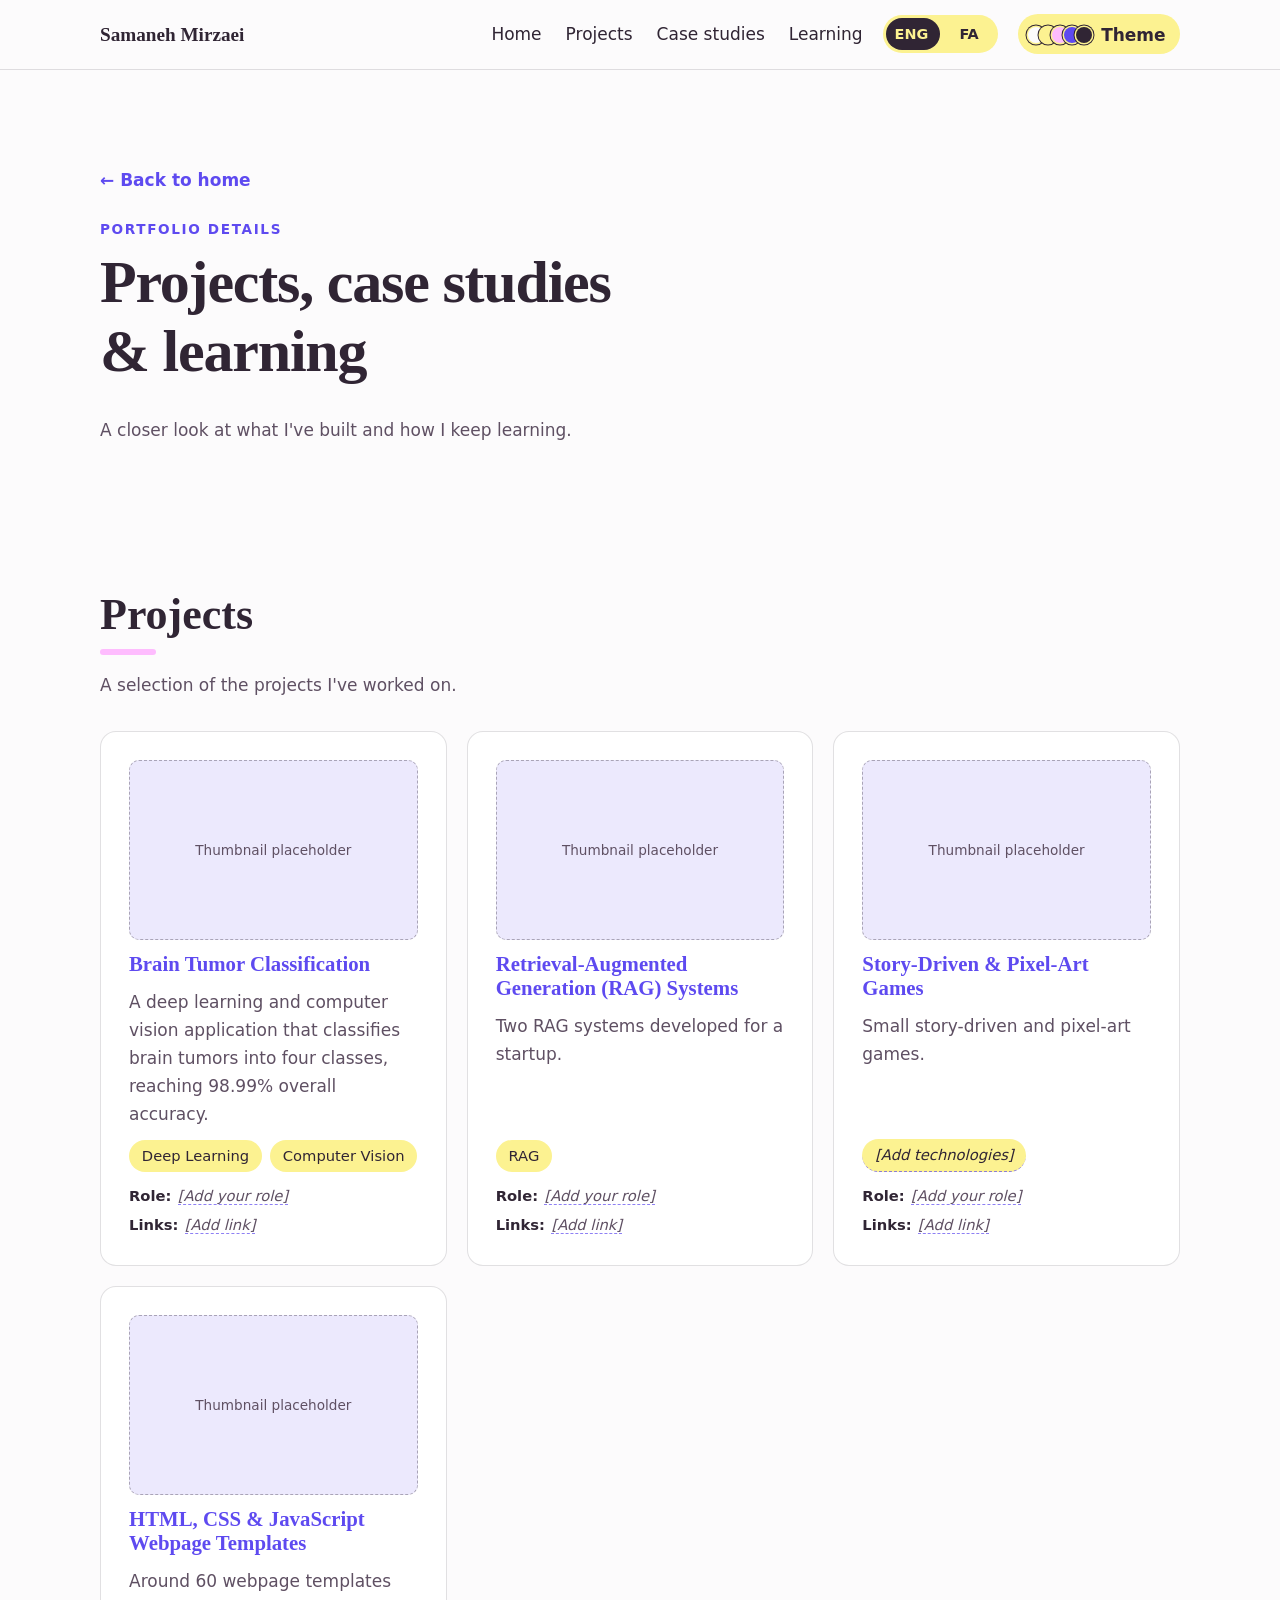
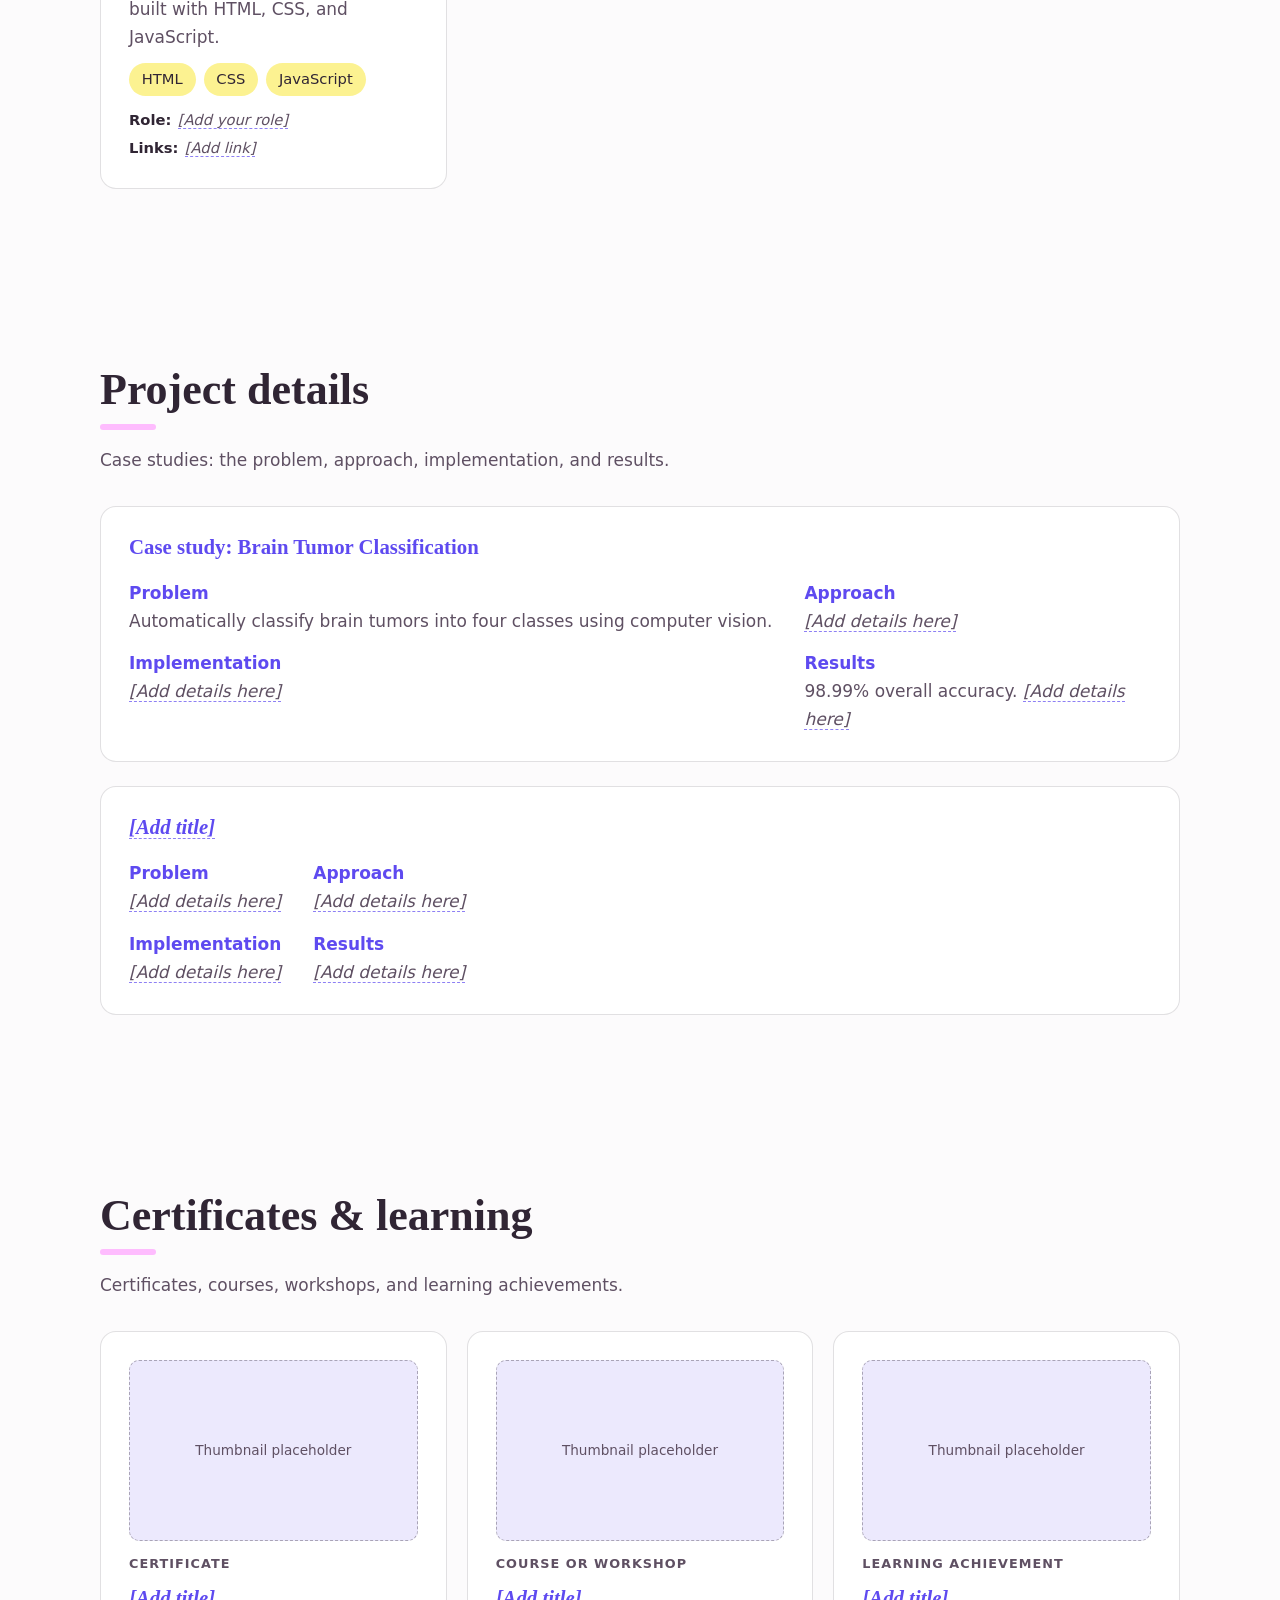
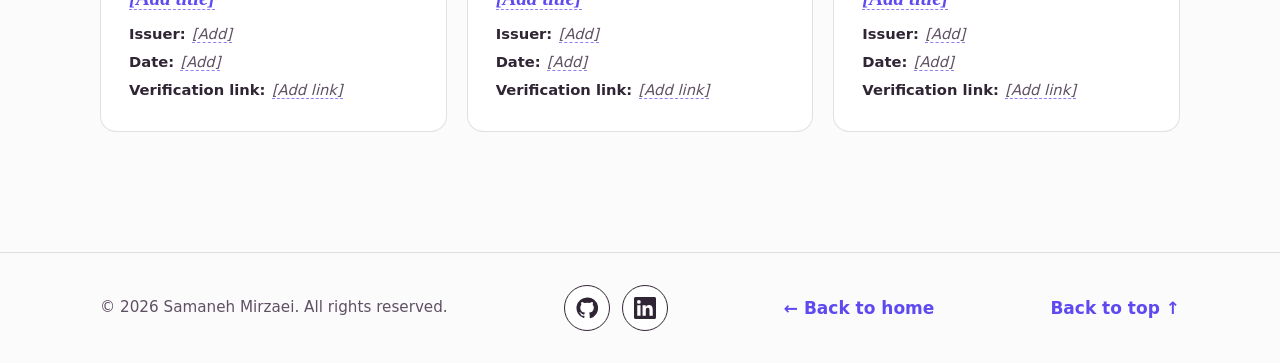
==== details.html @ 10f1d598 "Add project/certificates detail page, Replace FA/ENG button with a toggle one" ====
<!DOCTYPE html>
<html lang="en" dir="ltr">
<head>
  <meta charset="UTF-8">
  <meta name="viewport" content="width=device-width, initial-scale=1">
  <title data-i18n="d.meta.title">Projects &amp; Learning | Samaneh Mirzaei</title>
  <meta name="description" content="Project details, case studies, and learning journey of Samaneh Mirzaei." data-i18n-attr="content:d.meta.description">
  <script>try{var t=localStorage.getItem("portfolio-theme");if(t)document.documentElement.dataset.theme=t;if(localStorage.getItem("portfolio-lang")==="fa"){document.documentElement.lang="fa";document.documentElement.dir="rtl"}}catch(e){}</script>
  <link rel="stylesheet" href="css/style.css">
  <script src="js/main.js" defer></script>
</head>
<body>
  <a class="skip" href="#main" data-i18n="a11y.skip">Skip to content</a>

  <header class="site-header">
    <nav class="container nav" aria-label="Main" data-i18n-attr="aria-label:a11y.mainNav">
      <a class="brand" href="index.html" data-site-name>Samaneh Mirzaei</a>
      <div class="nav-right">
        <ul class="nav-links">
          <li><a href="index.html" data-i18n="nav.home">Home</a></li>
          <li><a href="#projects" data-i18n="nav.projects">Projects</a></li>
          <li><a href="#case-studies" data-i18n="nav.cases">Case studies</a></li>
          <li><a href="#learning" data-i18n="nav.learning">Learning</a></li>
        </ul>
        <div class="lang">
          <button class="lang-toggle" id="lang-toggle" type="button" role="switch" aria-checked="false" aria-label="Persian language" data-i18n-attr="aria-label:a11y.langSwitch">
            <span class="lang-opt" aria-hidden="true">ENG</span>
            <span class="lang-opt" aria-hidden="true">FA</span>
            <span class="lang-thumb" aria-hidden="true"></span>
          </button>
        </div>
        <div class="theme">
          <button class="theme-btn" id="theme-btn" type="button" aria-haspopup="true" aria-expanded="false" aria-controls="theme-menu" aria-label="Change color theme" data-i18n-attr="aria-label:a11y.changeTheme">
            <span class="swatches" id="theme-current" aria-hidden="true"></span>
            <span class="theme-label" data-i18n="theme.label">Theme</span>
          </button>
          <div class="theme-menu" id="theme-menu" role="group" aria-label="Color theme" data-i18n-attr="aria-label:a11y.themeMenu" hidden></div>
        </div>
      </div>
    </nav>
  </header>

  <main id="main">
    <section class="page-hero" id="top">
      <div class="container">
        <a class="back" href="index.html" data-i18n="d.back">&larr; Back to home</a>
        <p class="eyebrow" data-i18n="d.eyebrow">Portfolio details</p>
        <h1 data-i18n="d.title">Projects, case studies &amp; learning</h1>
        <p class="intro" data-i18n="d.intro">A closer look at what I've built and how I keep learning.</p>
      </div>
    </section>

    <!-- Placeholders (dashed underline / .ph) mark info you still need to supply.
         To use a real thumbnail, replace a <div class="thumb">…</div> with:
         <img class="thumb" src="assets/projects/NAME.jpg" alt="Short description" width="640" height="400" loading="lazy"> -->
    <section class="section" id="projects" aria-labelledby="projects-title">
      <div class="container">
        <h2 id="projects-title" data-i18n="d.projects.title">Projects</h2>
        <p class="section-lede" data-i18n="d.projects.lede">A selection of the projects I've worked on.</p>
        <div class="proj-grid">
          <article class="card proj">
            <div class="thumb" aria-hidden="true"><span data-i18n="d.thumb">Thumbnail placeholder</span></div>
            <h3 data-i18n="d.p1.title">Brain Tumor Classification</h3>
            <p data-i18n="d.p1.desc">A deep learning and computer vision application that classifies brain tumors into four classes, reaching 98.99% overall accuracy.</p>
            <ul class="tags"><li>Deep Learning</li><li>Computer Vision</li></ul>
            <dl class="meta">
              <div><dt data-i18n="d.role">Role:</dt><dd><span class="ph" data-i18n="d.ph.role">[Add your role]</span></dd></div>
              <div><dt data-i18n="d.links">Links:</dt><dd><span class="ph" data-i18n="d.ph.link">[Add link]</span></dd></div>
            </dl>
          </article>
          <article class="card proj">
            <div class="thumb" aria-hidden="true"><span data-i18n="d.thumb">Thumbnail placeholder</span></div>
            <h3 data-i18n="d.p2.title">Retrieval-Augmented Generation (RAG) Systems</h3>
            <p data-i18n="d.p2.desc">Two RAG systems developed for a startup.</p>
            <ul class="tags"><li>RAG</li></ul>
            <dl class="meta">
              <div><dt data-i18n="d.role">Role:</dt><dd><span class="ph" data-i18n="d.ph.role">[Add your role]</span></dd></div>
              <div><dt data-i18n="d.links">Links:</dt><dd><span class="ph" data-i18n="d.ph.link">[Add link]</span></dd></div>
            </dl>
          </article>
          <article class="card proj">
            <div class="thumb" aria-hidden="true"><span data-i18n="d.thumb">Thumbnail placeholder</span></div>
            <h3 data-i18n="d.p3.title">Story-Driven &amp; Pixel-Art Games</h3>
            <p data-i18n="d.p3.desc">Small story-driven and pixel-art games.</p>
            <ul class="tags"><li class="ph" data-i18n="d.ph.tech">[Add technologies]</li></ul>
            <dl class="meta">
              <div><dt data-i18n="d.role">Role:</dt><dd><span class="ph" data-i18n="d.ph.role">[Add your role]</span></dd></div>
              <div><dt data-i18n="d.links">Links:</dt><dd><span class="ph" data-i18n="d.ph.link">[Add link]</span></dd></div>
            </dl>
          </article>
          <article class="card proj">
            <div class="thumb" aria-hidden="true"><span data-i18n="d.thumb">Thumbnail placeholder</span></div>
            <h3 data-i18n="d.p4.title">HTML, CSS &amp; JavaScript Webpage Templates</h3>
            <p data-i18n="d.p4.desc">Around 60 webpage templates built with HTML, CSS, and JavaScript.</p>
            <ul class="tags"><li>HTML</li><li>CSS</li><li>JavaScript</li></ul>
            <dl class="meta">
              <div><dt data-i18n="d.role">Role:</dt><dd><span class="ph" data-i18n="d.ph.role">[Add your role]</span></dd></div>
              <div><dt data-i18n="d.links">Links:</dt><dd><span class="ph" data-i18n="d.ph.link">[Add link]</span></dd></div>
            </dl>
          </article>
        </div>
      </div>
    </section>

    <section class="section" id="case-studies" aria-labelledby="cases-title">
      <div class="container">
        <h2 id="cases-title" data-i18n="d.cases.title">Project details</h2>
        <p class="section-lede" data-i18n="d.cases.lede">Case studies: the problem, approach, implementation, and results.</p>
        <div class="case-grid">
          <article class="card case">
            <h3 data-i18n="d.case1.title">Case study: Brain Tumor Classification</h3>
            <dl>
              <div><dt data-i18n="d.problem">Problem</dt><dd><span data-i18n="d.case1.problem">Automatically classify brain tumors into four classes using computer vision.</span></dd></div>
              <div><dt data-i18n="d.approach">Approach</dt><dd><span class="ph" data-i18n="d.ph.text">[Add details here]</span></dd></div>
              <div><dt data-i18n="d.impl">Implementation</dt><dd><span class="ph" data-i18n="d.ph.text">[Add details here]</span></dd></div>
              <div><dt data-i18n="d.results">Results</dt><dd><span data-i18n="d.case1.results">98.99% overall accuracy.</span> <span class="ph" data-i18n="d.ph.text">[Add details here]</span></dd></div>
            </dl>
          </article>
          <article class="card case">
            <h3><span class="ph" data-i18n="d.ph.title">[Add title]</span></h3>
            <dl>
              <div><dt data-i18n="d.problem">Problem</dt><dd><span class="ph" data-i18n="d.ph.text">[Add details here]</span></dd></div>
              <div><dt data-i18n="d.approach">Approach</dt><dd><span class="ph" data-i18n="d.ph.text">[Add details here]</span></dd></div>
              <div><dt data-i18n="d.impl">Implementation</dt><dd><span class="ph" data-i18n="d.ph.text">[Add details here]</span></dd></div>
              <div><dt data-i18n="d.results">Results</dt><dd><span class="ph" data-i18n="d.ph.text">[Add details here]</span></dd></div>
            </dl>
          </article>
        </div>
      </div>
    </section>

    <section class="section" id="learning" aria-labelledby="learning-title">
      <div class="container">
        <h2 id="learning-title" data-i18n="d.learning.title">Certificates &amp; learning</h2>
        <p class="section-lede" data-i18n="d.learning.lede">Certificates, courses, workshops, and learning achievements.</p>
        <div class="proj-grid">
          <article class="card proj">
            <div class="thumb" aria-hidden="true"><span data-i18n="d.thumb">Thumbnail placeholder</span></div>
            <p class="kind" data-i18n="d.l.cert">Certificate</p>
            <h3><span class="ph" data-i18n="d.ph.title">[Add title]</span></h3>
            <dl class="meta">
              <div><dt data-i18n="d.issuer">Issuer:</dt><dd><span class="ph" data-i18n="d.ph.value">[Add]</span></dd></div>
              <div><dt data-i18n="d.date">Date:</dt><dd><span class="ph" data-i18n="d.ph.value">[Add]</span></dd></div>
              <div><dt data-i18n="d.verify">Verification link:</dt><dd><span class="ph" data-i18n="d.ph.link">[Add link]</span></dd></div>
            </dl>
          </article>
          <article class="card proj">
            <div class="thumb" aria-hidden="true"><span data-i18n="d.thumb">Thumbnail placeholder</span></div>
            <p class="kind" data-i18n="d.l.course">Course or workshop</p>
            <h3><span class="ph" data-i18n="d.ph.title">[Add title]</span></h3>
            <dl class="meta">
              <div><dt data-i18n="d.issuer">Issuer:</dt><dd><span class="ph" data-i18n="d.ph.value">[Add]</span></dd></div>
              <div><dt data-i18n="d.date">Date:</dt><dd><span class="ph" data-i18n="d.ph.value">[Add]</span></dd></div>
              <div><dt data-i18n="d.verify">Verification link:</dt><dd><span class="ph" data-i18n="d.ph.link">[Add link]</span></dd></div>
            </dl>
          </article>
          <article class="card proj">
            <div class="thumb" aria-hidden="true"><span data-i18n="d.thumb">Thumbnail placeholder</span></div>
            <p class="kind" data-i18n="d.l.ach">Learning achievement</p>
            <h3><span class="ph" data-i18n="d.ph.title">[Add title]</span></h3>
            <dl class="meta">
              <div><dt data-i18n="d.issuer">Issuer:</dt><dd><span class="ph" data-i18n="d.ph.value">[Add]</span></dd></div>
              <div><dt data-i18n="d.date">Date:</dt><dd><span class="ph" data-i18n="d.ph.value">[Add]</span></dd></div>
              <div><dt data-i18n="d.verify">Verification link:</dt><dd><span class="ph" data-i18n="d.ph.link">[Add link]</span></dd></div>
            </dl>
          </article>
        </div>
      </div>
    </section>
  </main>

  <footer class="site-footer">
    <div class="container footer-inner">
      <p>&copy; <span id="year">2026</span> <span data-site-name>Samaneh Mirzaei</span><span data-i18n="footer.rights">. All rights reserved.</span></p>
      <ul class="social" aria-label="Social links" data-i18n-attr="aria-label:a11y.social">
        <li><a class="icon-link" href="https://github.com/samaneh-mirzaei" data-social="github" target="_blank" rel="noopener noreferrer" aria-label="GitHub"><svg viewBox="0 0 24 24" aria-hidden="true"><path fill="currentColor" d="M12 .5a11.5 11.5 0 0 0-3.64 22.41c.58.1.79-.25.79-.56v-2c-3.2.7-3.88-1.37-3.88-1.37-.52-1.33-1.28-1.69-1.28-1.69-1.05-.72.08-.7.08-.7 1.16.08 1.77 1.19 1.77 1.19 1.03 1.77 2.7 1.26 3.36.96.1-.75.4-1.26.73-1.55-2.55-.29-5.24-1.28-5.24-5.69 0-1.26.45-2.28 1.19-3.09-.12-.29-.52-1.46.11-3.05 0 0 .97-.31 3.17 1.18a10.9 10.9 0 0 1 5.77 0c2.2-1.49 3.17-1.18 3.17-1.18.63 1.59.23 2.76.11 3.05.74.81 1.19 1.83 1.19 3.09 0 4.42-2.69 5.39-5.25 5.68.41.36.78 1.06.78 2.14v3.17c0 .31.21.67.8.56A11.5 11.5 0 0 0 12 .5Z"/></svg></a></li>
        <li><a class="icon-link" href="https://www.linkedin.com/in/your-username" data-social="linkedin" target="_blank" rel="noopener noreferrer" aria-label="LinkedIn"><svg viewBox="0 0 24 24" aria-hidden="true"><path fill="currentColor" d="M20.45 20.45h-3.56v-5.57c0-1.33-.03-3.04-1.85-3.04-1.86 0-2.14 1.45-2.14 2.94v5.67H9.34V9h3.42v1.56h.05a3.75 3.75 0 0 1 3.37-1.85c3.6 0 4.27 2.37 4.27 5.46v6.28ZM5.34 7.43a2.06 2.06 0 1 1 0-4.12 2.06 2.06 0 0 1 0 4.12ZM7.12 20.45H3.56V9h3.56v11.45ZM22.22 0H1.77C.79 0 0 .77 0 1.73v20.54C0 23.23.79 24 1.77 24h20.45c.98 0 1.78-.77 1.78-1.73V1.73C24 .77 23.2 0 22.22 0Z"/></svg></a></li>
      </ul>
      <a class="to-top" href="index.html" data-i18n="d.back">&larr; Back to home</a>
      <a class="to-top" href="#top" data-i18n="footer.top">Back to top &uarr;</a>
    </div>
  </footer>
</body>
</html>
---- css/style.css ----
@font-face { font-family: "Vazirmatn"; src: url("../assets/fonts/Vazirmatn[wght].woff2") format("woff2"); font-weight: 100 900; font-display: swap; }

/* =========================================================
   PALETTE REFERENCE (raw values; role mappings are in THEMES below)
   Switching sets <html data-theme="id">. To add a theme: add a
   [data-theme="id"] block below and an entry in THEMES (js/main.js).
   ========================================================= */
/*
PIM (active default):  #fcfbfc #fcf291 #febcfe #5e4af0 #302534
HALLOWEEN:  #06060e #361c7d #d34f0d #f99e90
OIL:        #fbf5ef #f2d3ab #c69fa5 #8b6d9c #494d7e #272744
TWILIGHT:   #fbbbad #ee8695 #4a7a96 #333f58 #292831
ICE CREAM:  #7c3f58 #eb6b6f #f9a875 #fff6d3
LATE NIGHT: #282d3c #5b5d70 #74838c #ffc4b8 #f69197
BITTER SWEET: #282328 #545c7e #c56981 #a3a29a
MOLD:       #191b1a #294257 #579c9a #99c9b3
WATERMELON: #fcdeea #ff4d6d #265935 #012824
NIGHT SKY:  #131626 #4d4d80 #e6a1cf #ffe6ea
*/
:root {
  --pim-1: #fcfbfc; --pim-2: #fcf291; --pim-3: #febcfe; --pim-4: #5e4af0; --pim-5: #302534;
  --halloween-1: #06060e; --halloween-2: #361c7d; --halloween-3: #d34f0d; --halloween-4: #f99e90;
  --oil-1: #fbf5ef; --oil-2: #f2d3ab; --oil-3: #c69fa5; --oil-4: #8b6d9c; --oil-5: #494d7e; --oil-6: #272744;
  --twilight-1: #fbbbad; --twilight-2: #ee8695; --twilight-3: #4a7a96; --twilight-4: #333f58; --twilight-5: #292831;
  --icecream-1: #7c3f58; --icecream-2: #eb6b6f; --icecream-3: #f9a875; --icecream-4: #fff6d3;
  --latenight-1: #282d3c; --latenight-2: #5b5d70; --latenight-3: #74838c; --latenight-4: #ffc4b8; --latenight-5: #f69197;
  --bittersweet-1: #282328; --bittersweet-2: #545c7e; --bittersweet-3: #c56981; --bittersweet-4: #a3a29a;
  --mold-1: #191b1a; --mold-2: #294257; --mold-3: #579c9a; --mold-4: #99c9b3;
  --watermelon-1: #fcdeea; --watermelon-2: #ff4d6d; --watermelon-3: #265935; --watermelon-4: #012824;
  --nightsky-1: #131626; --nightsky-2: #4d4d80; --nightsky-3: #e6a1cf; --nightsky-4: #ffe6ea;
}

/* BASE TOKENS */
:root {
  --font: "Inter", system-ui, -apple-system, "Segoe UI", Roboto, sans-serif;
  --font-display: "Iowan Old Style", "Palatino Linotype", Palatino, Georgia, serif;
  --radius: 16px;
  --max: 1080px;
  --border: color-mix(in srgb, var(--text) 14%, transparent);
  --shadow: 0 10px 30px -12px color-mix(in srgb, var(--primary) 45%, transparent);
}

/* THEMES — role mapping per palette (default: PIM).
   Roles: bg, surface, text, text-muted, primary (+on-), secondary (decor),
   highlight (+on-), band (resume block, +on-). Hex values with a trailing
   "d" comment are tints/shades derived from the palette for WCAG contrast. */
:root, [data-theme="pim"] {
  --bg:#fcfbfc; --surface:#ffffff; --text:#302534; --text-muted:#5f5063;
  --primary:#5e4af0; --on-primary:#fcfbfc; --secondary:#febcfe;
  --highlight:#fcf291; --on-highlight:#302534; --band:#302534; --on-band:#fcfbfc; color-scheme:light;
}
[data-theme="halloween"] {
  --bg:#06060e; --surface:#150f2e /*d*/; --text:#fbe4de /*d*/; --text-muted:#d0a9a2 /*d*/;
  --primary:#f99e90; --on-primary:#06060e; --secondary:#d34f0d;
  --highlight:#f99e90; --on-highlight:#06060e; --band:#361c7d; --on-band:#fbe4de /*d*/; color-scheme:dark;
}
[data-theme="oil"] {
  --bg:#fbf5ef; --surface:#fffdf9 /*d*/; --text:#272744; --text-muted:#494d7e;
  --primary:#75578a /*d*/; --on-primary:#fbf5ef; --secondary:#c69fa5;
  --highlight:#f2d3ab; --on-highlight:#272744; --band:#272744; --on-band:#fbf5ef; color-scheme:light;
}
[data-theme="twilight"] {
  --bg:#292831; --surface:#333f58; --text:#fde4dc /*d*/; --text-muted:#fbbbad;
  --primary:#ee8695; --on-primary:#292831; --secondary:#4a7a96;
  --highlight:#fbbbad; --on-highlight:#292831; --band:#fbbbad; --on-band:#292831; color-scheme:dark;
}
[data-theme="icecream"] {
  --bg:#fff6d3; --surface:#fffcf0 /*d*/; --text:#7c3f58; --text-muted:#94566f /*d*/;
  --primary:#b83f4c /*d*/; --on-primary:#fff6d3; --secondary:#eb6b6f;
  --highlight:#f9a875; --on-highlight:#5a2840 /*d*/; --band:#7c3f58; --on-band:#fff6d3; color-scheme:light;
}
[data-theme="latenight"] {
  --bg:#282d3c; --surface:#343a4d /*d*/; --text:#ffe9e4 /*d*/; --text-muted:#ffc4b8;
  --primary:#f69197; --on-primary:#282d3c; --secondary:#74838c;
  --highlight:#ffc4b8; --on-highlight:#282d3c; --band:#ffc4b8; --on-band:#282d3c; color-scheme:dark;
}
[data-theme="bittersweet"] {
  --bg:#282328; --surface:#332d33 /*d*/; --text:#ece9e1 /*d*/; --text-muted:#a3a29a;
  --primary:#d9809a /*d*/; --on-primary:#282328; --secondary:#545c7e;
  --highlight:#a3a29a; --on-highlight:#282328; --band:#545c7e; --on-band:#ece9e1 /*d*/; color-scheme:dark;
}
[data-theme="mold"] {
  --bg:#191b1a; --surface:#294257; --text:#e6f4ed /*d*/; --text-muted:#b2cfc2 /*d*/;
  --primary:#99c9b3; --on-primary:#191b1a; --secondary:#579c9a;
  --highlight:#99c9b3; --on-highlight:#191b1a; --band:#579c9a; --on-band:#191b1a; color-scheme:dark;
}
[data-theme="watermelon"] {
  --bg:#fcdeea; --surface:#fff5f9 /*d*/; --text:#012824; --text-muted:#265935;
  --primary:#c01e45 /*d*/; --on-primary:#fff5f9; --secondary:#ff4d6d;
  --highlight:#ff4d6d; --on-highlight:#012824; --band:#012824; --on-band:#fcdeea; color-scheme:light;
}
[data-theme="nightsky"] {
  --bg:#131626; --surface:#1e2138 /*d*/; --text:#ffe6ea; --text-muted:#e6a1cf;
  --primary:#e6a1cf; --on-primary:#131626; --secondary:#4d4d80;
  --highlight:#e6a1cf; --on-highlight:#131626; --band:#4d4d80; --on-band:#ffe6ea; color-scheme:dark;
}

*, *::before, *::after { box-sizing: border-box; }
html { scroll-behavior: smooth; scroll-padding-top: 5rem; }
body { margin: 0; font-family: var(--font); font-size: 1.0625rem; line-height: 1.65; color: var(--text); background: var(--bg); -webkit-font-smoothing: antialiased; transition: background-color .35s, color .35s; overflow-x: clip; }
img { max-width: 100%; display: block; }
ul { list-style: none; margin: 0; padding: 0; }
a { color: var(--primary); }
h1, h2, h3 { font-family: var(--font-display); line-height: 1.15; margin: 0 0 .5em; }
:focus-visible { outline: 3px solid var(--primary); outline-offset: 3px; border-radius: 4px; }

.container { width: min(100% - 2.5rem, var(--max)); margin-inline: auto; }
.skip { position: absolute; left: -999px; top: 0; background: var(--primary); color: var(--on-primary); padding: .6rem 1rem; z-index: 100; }
.skip:focus { left: 0; }

/* Header */
.site-header { position: sticky; top: 0; z-index: 50; background: color-mix(in srgb, var(--bg) 88%, transparent); backdrop-filter: blur(10px); border-bottom: 1px solid var(--border); }
.nav { display: flex; align-items: center; justify-content: space-between; padding-block: .9rem; }
.brand { font-family: var(--font-display); font-weight: 700; font-size: 1.2rem; color: var(--text); text-decoration: none; }
.nav-links { display: flex; flex-wrap: wrap; gap: .25rem 1.5rem; }
.nav-links a { color: var(--text); text-decoration: none; font-weight: 500; padding-bottom: 3px; background: linear-gradient(var(--primary), var(--primary)) 0 100% / 0 2px no-repeat; transition: background-size .3s; }
.nav-links a:hover { background-size: 100% 2px; }

/* Theme switcher */
.nav-right { display: flex; align-items: center; gap: 1.25rem; }
.theme { position: relative; }
.theme-btn { display: flex; align-items: center; gap: .55rem; font: inherit; font-weight: 500; color: var(--on-highlight); background: var(--highlight); border: 0; border-radius: 999px; font-weight: 600; padding-block: .4rem .35rem; padding-inline: .65rem .9rem; cursor: pointer; transition: transform .25s; }
.theme-btn:hover { transform: translateY(-2px); filter: brightness(1.08); }
.theme-menu { position: absolute; right: 0; top: calc(100% + .6rem); width: min(290px, 86vw); max-height: 70vh; overflow: auto; display: grid; gap: .35rem; background: var(--surface); border: 1px solid var(--border); border-radius: var(--radius); padding: .5rem; box-shadow: var(--shadow); z-index: 60; }
.theme-menu[hidden] { display: none; }
.theme-opt { display: flex; align-items: center; justify-content: space-between; gap: 1rem; width: 100%; font: inherit; color: var(--on-highlight); background: var(--highlight); border: 0; border-radius: 999px; font-weight: 600; padding: .55rem .7rem; cursor: pointer; text-align: left; transition: filter .2s; }
.theme-opt:hover { filter: brightness(1.1); }
.theme-opt[aria-pressed="true"] { box-shadow: 0 0 0 2px var(--surface), 0 0 0 4px var(--primary); }
.swatches { display: flex; }
.swatches i { width: 16px; height: 16px; border-radius: 50%; margin-left: -4px; box-shadow: 0 0 0 1.5px var(--highlight), 0 0 0 2.5px var(--on-highlight); }
.swatches i:first-child { margin-left: 0; }

/* Language switcher */
.lang { display: flex; direction: ltr; }   /* ltr keeps ENG on the left and FA on the right in both languages */
.lang-toggle { position: relative; isolation: isolate; display: grid; grid-template-columns: 1fr 1fr; font: inherit; font-size: .9rem; font-weight: 600; line-height: 1.65; color: var(--on-highlight); background: var(--highlight); border: 0; padding: 0; border-radius: 999px; cursor: pointer; transition: filter .2s; }
.lang-toggle:hover { filter: brightness(1.1); }
.lang-toggle:focus-visible { outline-offset: 3px; border-radius: 999px; }
.lang-opt { position: relative; z-index: 1; min-width: 3.1rem; padding: .45rem .75rem; text-align: center; transition: color .25s; }
.lang-thumb { position: absolute; z-index: 0; top: 3px; bottom: 3px; left: 3px; width: calc(50% - 3px); border-radius: 999px; background: var(--on-highlight); transition: transform .25s ease; }
.lang-toggle[aria-checked="true"] .lang-thumb { transform: translateX(100%); }
/* the selected side sits on the dark thumb, so it takes the light colour */
.lang-toggle[aria-checked="false"] .lang-opt:first-child,
.lang-toggle[aria-checked="true"] .lang-opt:nth-child(2) { color: var(--highlight); }

/* Hero */
.hero { padding-block: clamp(3rem, 9vw, 7rem); position: relative; overflow: hidden; }
.hero::before { content: ""; position: absolute; width: 420px; height: 420px; right: -120px; top: -100px; background: var(--secondary); opacity: .35; border-radius: 50%; filter: blur(60px); z-index: -1; }
.hero-grid { display: grid; gap: 3rem; align-items: center; grid-template-columns: minmax(0, 1.3fr) minmax(0, 1fr); }
.eyebrow { font-weight: 600; letter-spacing: .12em; text-transform: uppercase; font-size: .85rem; color: var(--primary); margin: 0 0 .5rem; }
.hero h1 { font-size: clamp(2.6rem, 7vw, 4.5rem); letter-spacing: -.02em; margin-bottom: .3em; }
.tagline { font-size: clamp(1.2rem, 2.5vw, 1.5rem); font-family: var(--font-display); margin: 0 0 1rem; text-decoration: underline var(--highlight) .22em; text-underline-offset: .18em; text-decoration-skip-ink: none; display: inline; }
.intro { max-width: 52ch; color: var(--text-muted); margin: 1.2rem 0 1.6rem; }
.hero-photo { margin: 0; justify-self: center; position: relative; width: min(100%, 360px); }
.hero-photo::before { content: ""; position: absolute; inset: 0; background: var(--highlight); border-radius: 42% 58% 55% 45% / 50% 45% 55% 50%; transform: translate(14px, 14px); }
.hero-photo img { position: relative; width: 100%; height: auto; aspect-ratio: 1; object-fit: cover; background: var(--secondary); border: 3px solid var(--text); border-radius: 42% 58% 55% 45% / 50% 45% 55% 50%; }

/* Social */
.social { display: flex; gap: .75rem; }
.icon-link { display: grid; place-items: center; width: 46px; height: 46px; border-radius: 50%; color: var(--text); background: var(--surface); border: 1.5px solid var(--text); transition: transform .25s, background .25s, color .25s; }
.icon-link svg { width: 22px; height: 22px; }
.icon-link:hover { transform: translateY(-3px); background: var(--primary); color: var(--on-primary); border-color: var(--primary); }

/* Sections */
.section { padding-block: clamp(3rem, 7vw, 5.5rem); }
.section h2 { font-size: clamp(2rem, 4vw, 2.75rem); margin-bottom: 1.5rem; }
.section h2::after { content: ""; display: block; width: 56px; height: 6px; background: var(--secondary); border-radius: 3px; margin-top: .5rem; }
.about-grid { display: grid; gap: 1.25rem; grid-template-columns: repeat(2, 1fr); }
.card { background: var(--surface); border: 1px solid var(--border); border-radius: var(--radius); padding: 1.75rem; transition: transform .3s, box-shadow .3s; }
.card:hover { transform: translateY(-4px); box-shadow: var(--shadow); }
.card h3 { font-size: 1.3rem; color: var(--primary); }
.card p { margin: 0; color: var(--text-muted); }
.tags { display: flex; flex-wrap: wrap; gap: .5rem; }
.tags li { background: var(--highlight); color: var(--on-highlight); padding: .25rem .8rem; border-radius: 999px; font-size: .92rem; font-weight: 500; }

/* Resume */
.resume { background: var(--band); color: var(--on-band); border-radius: calc(var(--radius) * 1.5); padding: clamp(2rem, 6vw, 4rem); text-align: center; }
.resume h2::after { margin-inline: auto; }
.resume p { max-width: 48ch; margin: 0 auto 1.75rem; opacity: .85; }
.btn { display: inline-block; padding: .9rem 1.8rem; border-radius: 999px; background: var(--highlight); color: var(--on-highlight); font-weight: 600; text-decoration: none; transition: transform .25s, background .25s; }
.btn:hover { transform: translateY(-3px); filter: brightness(1.08); }
.resume .btn { background: var(--on-band); color: var(--band); }
.resume .btn:focus-visible { outline-color: var(--on-band); }

/* Footer */
.site-footer { border-top: 1px solid var(--border); padding-block: 2rem; margin-top: 2rem; }
.footer-inner { display: flex; flex-wrap: wrap; align-items: center; justify-content: space-between; gap: 1.25rem; }
.footer-inner p { margin: 0; color: var(--text-muted); font-size: .95rem; }
.to-top { font-weight: 600; text-decoration: none; }
.to-top:hover { text-decoration: underline; }

/* Entrance animation */
.reveal { opacity: 0; transform: translateY(20px); transition: opacity .7s ease, transform .7s ease; }
.reveal.visible { opacity: 1; transform: none; }

/* Link to details page */
.more-link { display: inline-block; margin-top: 1rem; font-size: .95rem; font-weight: 600; color: var(--primary); text-decoration: none; border-bottom: 1px solid transparent; transition: border-color .25s; }
.more-link:hover { border-bottom-color: currentColor; }

/* Details page */
.page-hero { padding-block: clamp(3rem, 8vw, 6rem) clamp(1rem, 3vw, 2rem); }
.page-hero h1 { font-size: clamp(2.2rem, 6vw, 3.75rem); letter-spacing: -.02em; max-width: 18ch; }
.back { display: inline-block; margin-bottom: 1.5rem; font-weight: 600; text-decoration: none; }
.back:hover { text-decoration: underline; }
.section-lede { max-width: 60ch; color: var(--text-muted); margin: -.5rem 0 2rem; }
.proj-grid { display: grid; gap: 1.25rem; grid-template-columns: repeat(auto-fill, minmax(min(100%, 270px), 1fr)); }
.proj-grid .card { display: flex; flex-direction: column; gap: .75rem; }
.proj-grid .card h3 { margin: 0; }
.proj-grid .tags { margin-top: auto; }
.thumb { aspect-ratio: 16 / 10; width: 100%; display: grid; place-items: center; border-radius: calc(var(--radius) - 6px); background: color-mix(in srgb, var(--primary) 12%, var(--surface)); border: 1.5px dashed color-mix(in srgb, var(--text) 35%, transparent); color: var(--text-muted); font-size: .85rem; }
img.thumb { object-fit: cover; border-style: solid; }   /* when you add a real image */
.meta { margin: 0; display: grid; gap: .25rem; font-size: .92rem; color: var(--text-muted); }
.meta div { display: flex; flex-wrap: wrap; gap: .4rem; }
.meta dt { font-weight: 600; color: var(--text); }
.meta dd { margin: 0; }
.ph { font-style: italic; border-bottom: 1.5px dashed color-mix(in srgb, var(--primary) 70%, transparent); }   /* marks info you still need to supply */
.case-grid { display: grid; gap: 1.5rem; }
.case dl { display: grid; grid-template-columns: max-content 1fr; gap: .9rem 2rem; margin: 1.25rem 0 0; }
.case dt { font-weight: 700; color: var(--primary); }
.case dd { margin: 0; color: var(--text-muted); }
.case h3 { margin-bottom: 0; }
.kind { margin: 0; font-size: .8rem; font-weight: 600; letter-spacing: .08em; text-transform: uppercase; color: var(--primary); }
html[lang="fa"] .kind { letter-spacing: 0; text-transform: none; font-size: .9rem; }

/* RTL / Persian */
.swatches { direction: ltr; }               /* keep swatch order/overlap */
.tags li { unicode-bidi: plaintext; }       /* stops "C++" rendering as "++C" */
html[lang="fa"] {
  --font: "Vazirmatn", "Inter", system-ui, -apple-system, "Segoe UI", Tahoma, sans-serif;
  --font-display: "Iowan Old Style", "Palatino Linotype", Palatino, Georgia, "Vazirmatn", Tahoma, serif;
}
html[lang="fa"] body { line-height: 1.9; }
html[lang="fa"] h1, html[lang="fa"] h2, html[lang="fa"] h3 { line-height: 1.4; }
html[lang="fa"] .eyebrow { letter-spacing: 0; text-transform: none; }
html[lang="fa"] .tagline { text-underline-offset: .3em; }
html[dir="rtl"] .theme-menu { right: auto; left: 0; }
html[dir="rtl"] .skip { left: auto; right: -999px; }
html[dir="rtl"] .skip:focus { right: 0; }
html[dir="rtl"] .nav-links a { background-position: 100% 100%; }   /* underline grows from the right */
html[dir="rtl"] .hero::before { right: auto; left: -120px; }       /* optional: mirror the blob */

/* Responsive */
@media (max-width: 820px) {
  .hero-grid { grid-template-columns: minmax(0, 1fr); text-align: center; }
  .hero-photo { order: -1; width: min(70%, 280px); }
  .intro { margin-inline: auto; }
  .social { justify-content: center; }
  .about-grid { grid-template-columns: 1fr; }
  .footer-inner { flex-direction: column; text-align: center; }
}

/* Mobile */
@media (max-width: 760px) {
  .site-header { position: static; }
  html { scroll-padding-top: 1rem; }
  /* Row 1: brand + language + theme. Row 2: nav links */
  .nav { flex-wrap: wrap; justify-content: flex-start; gap: .5rem .6rem; padding-block: .75rem; }
  .nav-right { display: contents; }
  .brand { order: 1; font-size: 1.05rem; margin-inline-end: auto; }
  .lang { order: 2; }
  .theme { order: 3; }
  .nav-links { order: 4; flex: 0 0 100%; justify-content: center; gap: .25rem 1.75rem; padding-top: .5rem; border-top: 1px solid var(--border); }
  .theme-label { display: none; }
  .theme-btn { padding: .4rem .6rem; }
  .lang-toggle { font-size: .85rem; }
  .lang-opt { min-width: 2.9rem; padding: .4rem .65rem; }
}
@media (max-width: 640px) {
  .hero { padding-block: 2rem 3rem; }
  .hero-grid { gap: 1.75rem; }
  .hero h1 { font-size: 2.25rem; }
  .intro { font-size: 1rem; }
  .section { padding-block: 2.5rem; }
  .card { padding: 1.25rem; }
  .resume { padding: 1.75rem 1.25rem; }
  .btn { padding: .8rem 1.4rem; }
  .case dl { grid-template-columns: 1fr; }
}

@media (prefers-reduced-motion: reduce) {
  html { scroll-behavior: auto; }
  *, *::before, *::after { animation: none !important; transition: none !important; }
  .reveal { opacity: 1; transform: none; }
}
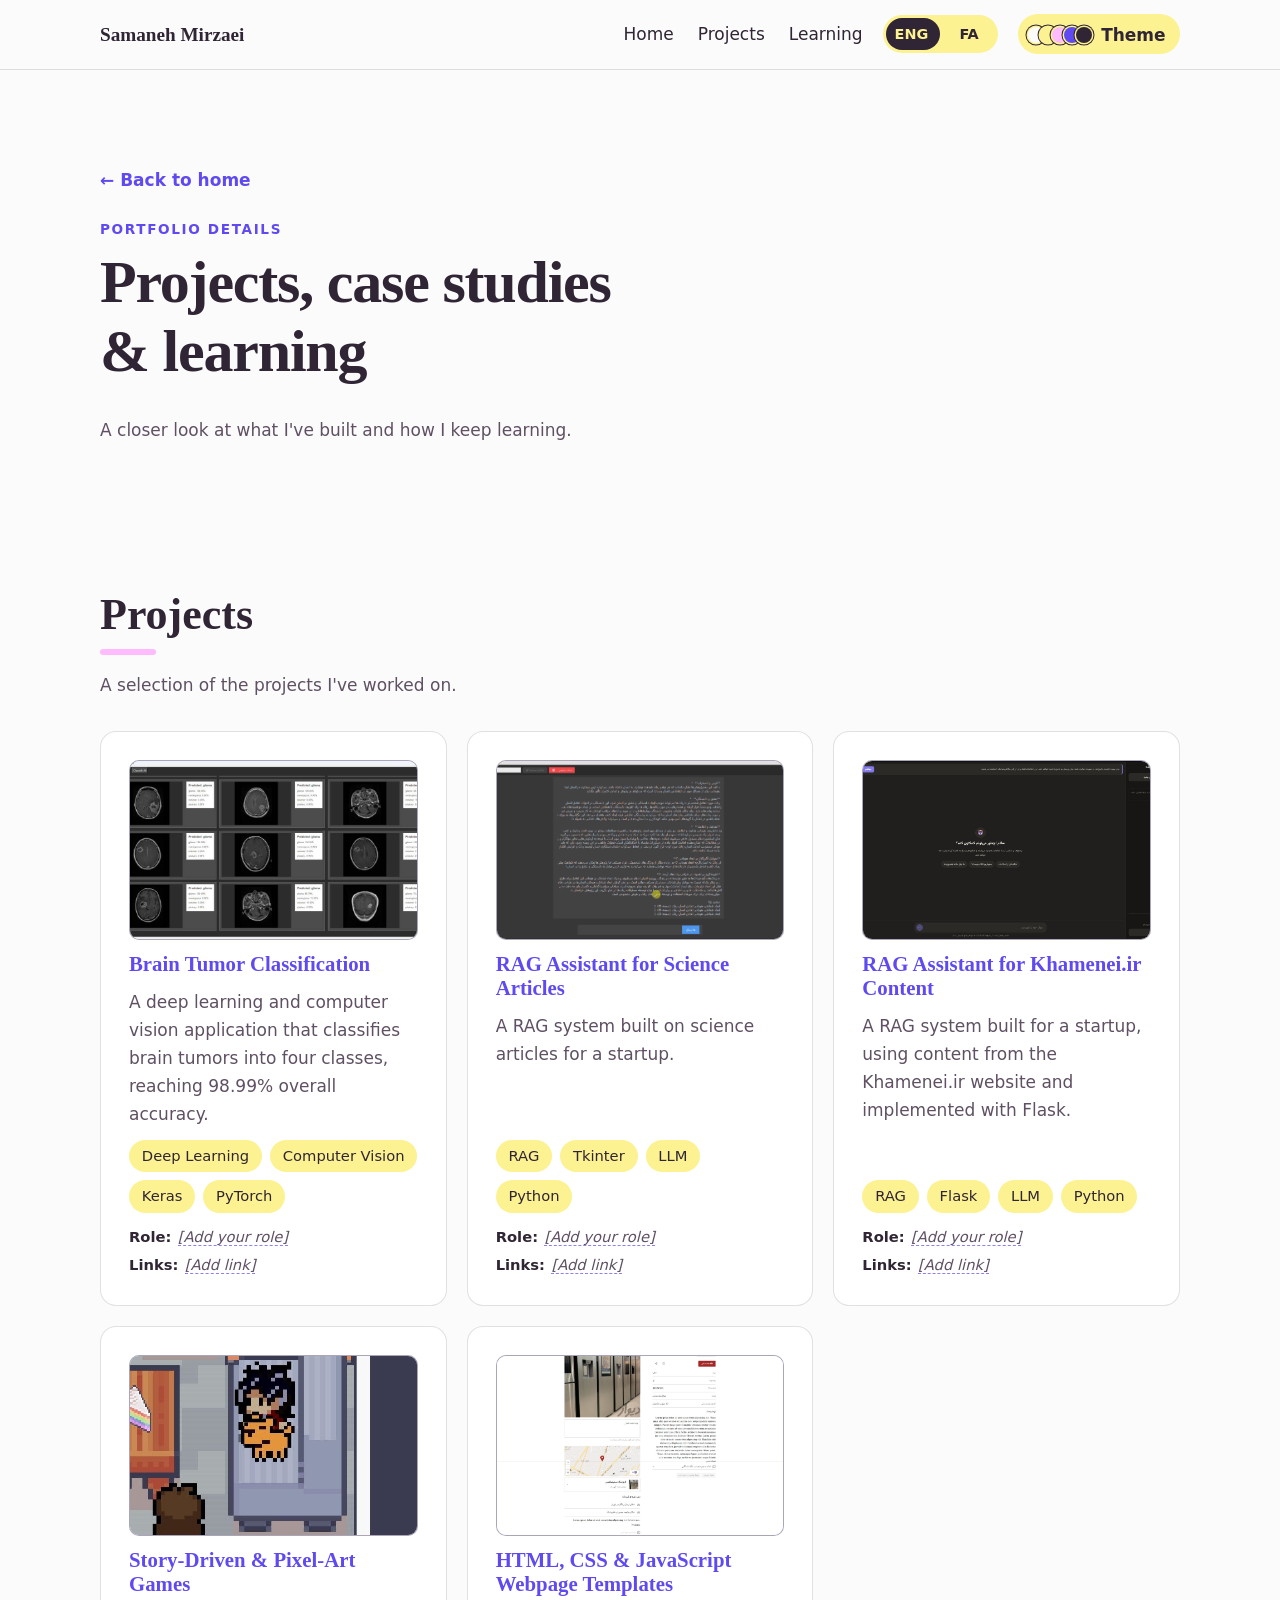
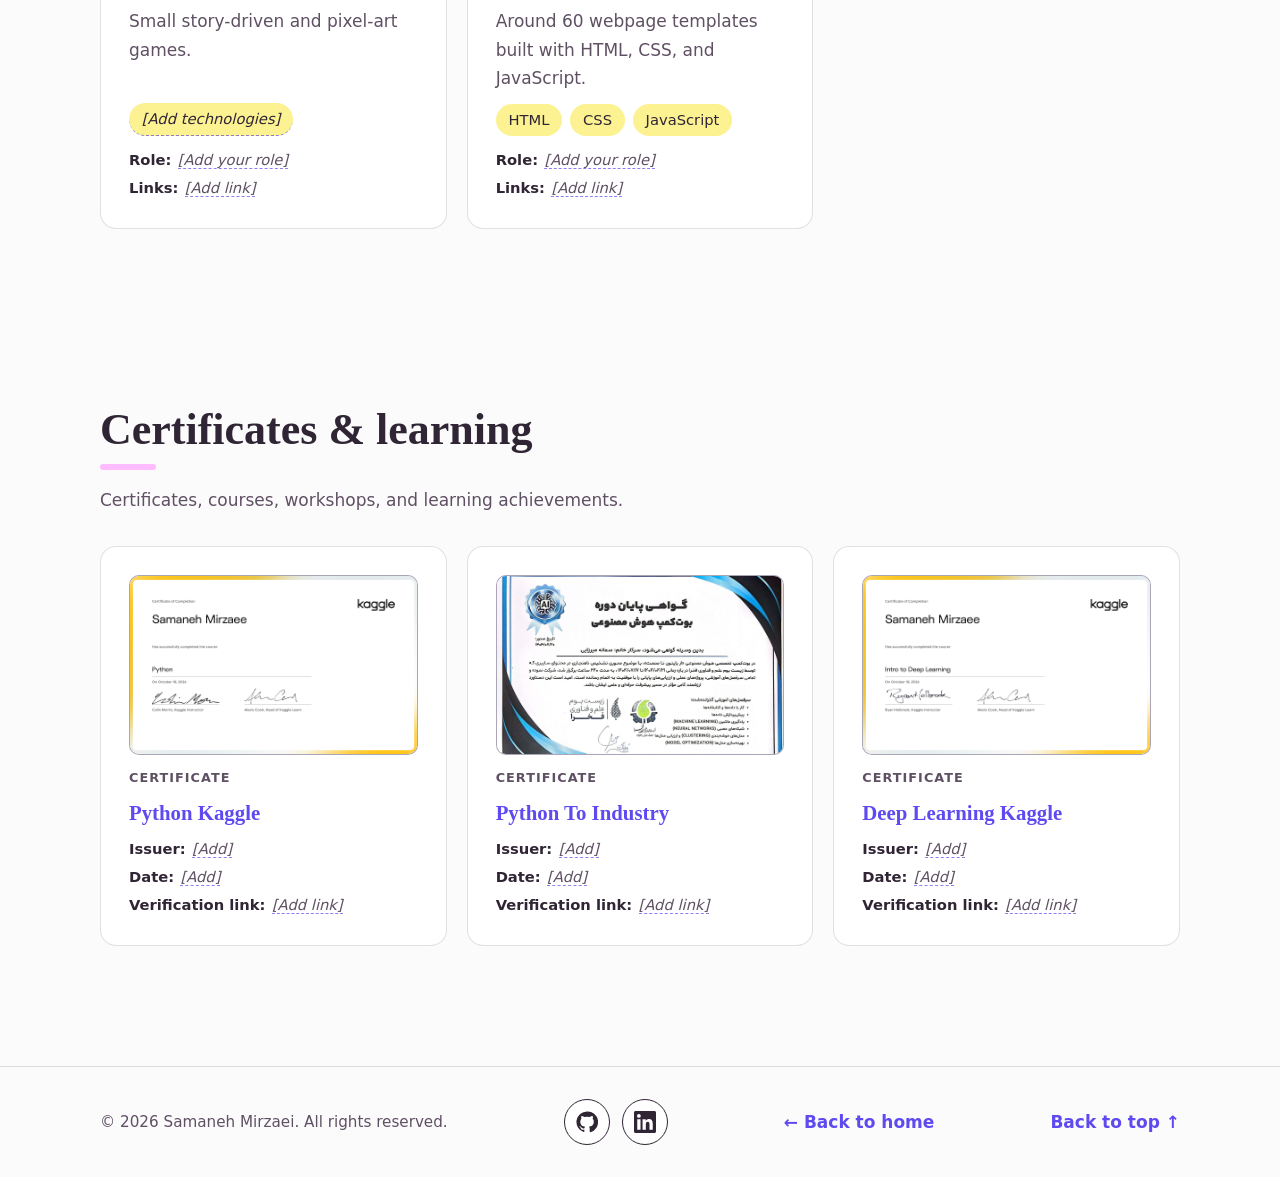
==== commit dd808357: "Add real data" ====
--- a/details.html
+++ b/details.html
@@ -1,184 +1,545 @@
-<!DOCTYPE html>
+<!doctype html>
 <html lang="en" dir="ltr">
-<head>
-  <meta charset="UTF-8">
-  <meta name="viewport" content="width=device-width, initial-scale=1">
-  <title data-i18n="d.meta.title">Projects &amp; Learning | Samaneh Mirzaei</title>
-  <meta name="description" content="Project details, case studies, and learning journey of Samaneh Mirzaei." data-i18n-attr="content:d.meta.description">
-  <script>try{var t=localStorage.getItem("portfolio-theme");if(t)document.documentElement.dataset.theme=t;if(localStorage.getItem("portfolio-lang")==="fa"){document.documentElement.lang="fa";document.documentElement.dir="rtl"}}catch(e){}</script>
-  <link rel="stylesheet" href="css/style.css">
-  <script src="js/main.js" defer></script>
-</head>
-<body>
-  <a class="skip" href="#main" data-i18n="a11y.skip">Skip to content</a>
+	<head>
+		<meta charset="UTF-8" />
+		<meta name="viewport" content="width=device-width, initial-scale=1" />
+		<title data-i18n="d.meta.title">
+			Projects &amp; Learning | Samaneh Mirzaei
+		</title>
+		<meta
+			name="description"
+			content="Project details, case studies, and learning journey of Samaneh Mirzaei."
+			data-i18n-attr="content:d.meta.description"
+		/>
+		<script>
+			try {
+				var t = localStorage.getItem("portfolio-theme");
+				if (t) document.documentElement.dataset.theme = t;
+				if (localStorage.getItem("portfolio-lang") === "fa") {
+					document.documentElement.lang = "fa";
+					document.documentElement.dir = "rtl";
+				}
+			} catch (e) {}
+		</script>
+		<link rel="stylesheet" href="css/style.css" />
+		<script src="js/main.js" defer></script>
+	</head>
+	<body>
+		<a class="skip" href="#main" data-i18n="a11y.skip">Skip to content</a>
 
-  <header class="site-header">
-    <nav class="container nav" aria-label="Main" data-i18n-attr="aria-label:a11y.mainNav">
-      <a class="brand" href="index.html" data-site-name>Samaneh Mirzaei</a>
-      <div class="nav-right">
-        <ul class="nav-links">
-          <li><a href="index.html" data-i18n="nav.home">Home</a></li>
-          <li><a href="#projects" data-i18n="nav.projects">Projects</a></li>
-          <li><a href="#case-studies" data-i18n="nav.cases">Case studies</a></li>
-          <li><a href="#learning" data-i18n="nav.learning">Learning</a></li>
-        </ul>
-        <div class="lang">
-          <button class="lang-toggle" id="lang-toggle" type="button" role="switch" aria-checked="false" aria-label="Persian language" data-i18n-attr="aria-label:a11y.langSwitch">
-            <span class="lang-opt" aria-hidden="true">ENG</span>
-            <span class="lang-opt" aria-hidden="true">FA</span>
-            <span class="lang-thumb" aria-hidden="true"></span>
-          </button>
-        </div>
-        <div class="theme">
-          <button class="theme-btn" id="theme-btn" type="button" aria-haspopup="true" aria-expanded="false" aria-controls="theme-menu" aria-label="Change color theme" data-i18n-attr="aria-label:a11y.changeTheme">
-            <span class="swatches" id="theme-current" aria-hidden="true"></span>
-            <span class="theme-label" data-i18n="theme.label">Theme</span>
-          </button>
-          <div class="theme-menu" id="theme-menu" role="group" aria-label="Color theme" data-i18n-attr="aria-label:a11y.themeMenu" hidden></div>
-        </div>
-      </div>
-    </nav>
-  </header>
+		<header class="site-header">
+			<nav
+				class="container nav"
+				aria-label="Main"
+				data-i18n-attr="aria-label:a11y.mainNav"
+			>
+				<a class="brand" href="index.html" data-site-name>Samaneh Mirzaei</a>
+				<div class="nav-right">
+					<ul class="nav-links">
+						<li><a href="index.html" data-i18n="nav.home">Home</a></li>
+						<li><a href="#projects" data-i18n="nav.projects">Projects</a></li>
+						<!-- <li>
+							<a href="#case-studies" data-i18n="nav.cases">Case studies</a>
+						</li> -->
+						<li><a href="#learning" data-i18n="nav.learning">Learning</a></li>
+					</ul>
+					<div class="lang">
+						<button
+							class="lang-toggle"
+							id="lang-toggle"
+							type="button"
+							role="switch"
+							aria-checked="false"
+							aria-label="Persian language"
+							data-i18n-attr="aria-label:a11y.langSwitch"
+						>
+							<span class="lang-opt" aria-hidden="true">ENG</span>
+							<span class="lang-opt" aria-hidden="true">FA</span>
+							<span class="lang-thumb" aria-hidden="true"></span>
+						</button>
+					</div>
+					<div class="theme">
+						<button
+							class="theme-btn"
+							id="theme-btn"
+							type="button"
+							aria-haspopup="true"
+							aria-expanded="false"
+							aria-controls="theme-menu"
+							aria-label="Change color theme"
+							data-i18n-attr="aria-label:a11y.changeTheme"
+						>
+							<span
+								class="swatches"
+								id="theme-current"
+								aria-hidden="true"
+							></span>
+							<span class="theme-label" data-i18n="theme.label">Theme</span>
+						</button>
+						<div
+							class="theme-menu"
+							id="theme-menu"
+							role="group"
+							aria-label="Color theme"
+							data-i18n-attr="aria-label:a11y.themeMenu"
+							hidden
+						></div>
+					</div>
+				</div>
+			</nav>
+		</header>
 
-  <main id="main">
-    <section class="page-hero" id="top">
-      <div class="container">
-        <a class="back" href="index.html" data-i18n="d.back">&larr; Back to home</a>
-        <p class="eyebrow" data-i18n="d.eyebrow">Portfolio details</p>
-        <h1 data-i18n="d.title">Projects, case studies &amp; learning</h1>
-        <p class="intro" data-i18n="d.intro">A closer look at what I've built and how I keep learning.</p>
-      </div>
-    </section>
+		<main id="main">
+			<section class="page-hero" id="top">
+				<div class="container">
+					<a class="back" href="index.html" data-i18n="d.back"
+						>&larr; Back to home</a
+					>
+					<p class="eyebrow" data-i18n="d.eyebrow">Portfolio details</p>
+					<h1 data-i18n="d.title">Projects, case studies &amp; learning</h1>
+					<p class="intro" data-i18n="d.intro">
+						A closer look at what I've built and how I keep learning.
+					</p>
+				</div>
+			</section>
 
-    <!-- Placeholders (dashed underline / .ph) mark info you still need to supply.
+			<!-- Placeholders (dashed underline / .ph) mark info you still need to supply.
          To use a real thumbnail, replace a <div class="thumb">…</div> with:
          <img class="thumb" src="assets/projects/NAME.jpg" alt="Short description" width="640" height="400" loading="lazy"> -->
-    <section class="section" id="projects" aria-labelledby="projects-title">
-      <div class="container">
-        <h2 id="projects-title" data-i18n="d.projects.title">Projects</h2>
-        <p class="section-lede" data-i18n="d.projects.lede">A selection of the projects I've worked on.</p>
-        <div class="proj-grid">
-          <article class="card proj">
-            <div class="thumb" aria-hidden="true"><span data-i18n="d.thumb">Thumbnail placeholder</span></div>
-            <h3 data-i18n="d.p1.title">Brain Tumor Classification</h3>
-            <p data-i18n="d.p1.desc">A deep learning and computer vision application that classifies brain tumors into four classes, reaching 98.99% overall accuracy.</p>
-            <ul class="tags"><li>Deep Learning</li><li>Computer Vision</li></ul>
-            <dl class="meta">
-              <div><dt data-i18n="d.role">Role:</dt><dd><span class="ph" data-i18n="d.ph.role">[Add your role]</span></dd></div>
-              <div><dt data-i18n="d.links">Links:</dt><dd><span class="ph" data-i18n="d.ph.link">[Add link]</span></dd></div>
-            </dl>
-          </article>
-          <article class="card proj">
-            <div class="thumb" aria-hidden="true"><span data-i18n="d.thumb">Thumbnail placeholder</span></div>
-            <h3 data-i18n="d.p2.title">Retrieval-Augmented Generation (RAG) Systems</h3>
-            <p data-i18n="d.p2.desc">Two RAG systems developed for a startup.</p>
-            <ul class="tags"><li>RAG</li></ul>
-            <dl class="meta">
-              <div><dt data-i18n="d.role">Role:</dt><dd><span class="ph" data-i18n="d.ph.role">[Add your role]</span></dd></div>
-              <div><dt data-i18n="d.links">Links:</dt><dd><span class="ph" data-i18n="d.ph.link">[Add link]</span></dd></div>
-            </dl>
-          </article>
-          <article class="card proj">
-            <div class="thumb" aria-hidden="true"><span data-i18n="d.thumb">Thumbnail placeholder</span></div>
-            <h3 data-i18n="d.p3.title">Story-Driven &amp; Pixel-Art Games</h3>
-            <p data-i18n="d.p3.desc">Small story-driven and pixel-art games.</p>
-            <ul class="tags"><li class="ph" data-i18n="d.ph.tech">[Add technologies]</li></ul>
-            <dl class="meta">
-              <div><dt data-i18n="d.role">Role:</dt><dd><span class="ph" data-i18n="d.ph.role">[Add your role]</span></dd></div>
-              <div><dt data-i18n="d.links">Links:</dt><dd><span class="ph" data-i18n="d.ph.link">[Add link]</span></dd></div>
-            </dl>
-          </article>
-          <article class="card proj">
-            <div class="thumb" aria-hidden="true"><span data-i18n="d.thumb">Thumbnail placeholder</span></div>
-            <h3 data-i18n="d.p4.title">HTML, CSS &amp; JavaScript Webpage Templates</h3>
-            <p data-i18n="d.p4.desc">Around 60 webpage templates built with HTML, CSS, and JavaScript.</p>
-            <ul class="tags"><li>HTML</li><li>CSS</li><li>JavaScript</li></ul>
-            <dl class="meta">
-              <div><dt data-i18n="d.role">Role:</dt><dd><span class="ph" data-i18n="d.ph.role">[Add your role]</span></dd></div>
-              <div><dt data-i18n="d.links">Links:</dt><dd><span class="ph" data-i18n="d.ph.link">[Add link]</span></dd></div>
-            </dl>
-          </article>
-        </div>
-      </div>
-    </section>
+			<section class="section" id="projects" aria-labelledby="projects-title">
+				<div class="container">
+					<h2 id="projects-title" data-i18n="d.projects.title">Projects</h2>
+					<p class="section-lede" data-i18n="d.projects.lede">
+						A selection of the projects I've worked on.
+					</p>
+					<div class="proj-grid">
+						<article class="card proj">
+							<img
+								class="thumb"
+								src="assets/projects/brain-tumor-classification.jpg"
+								alt="Screenshot of the brain tumor classification project"
+								width="640"
+								height="400"
+								loading="lazy"
+							/>
+							<h3 data-i18n="d.p1.title">Brain Tumor Classification</h3>
+							<p data-i18n="d.p1.desc">
+								A deep learning and computer vision application that classifies
+								brain tumors into four classes, reaching 98.99% overall
+								accuracy.
+							</p>
+							<ul class="tags">
+								<li>Deep Learning</li>
+								<li>Computer Vision</li>
+								<li>Keras</li>
+								<li>PyTorch</li>
+							</ul>
+							<dl class="meta">
+								<div>
+									<dt data-i18n="d.role">Role:</dt>
+									<dd>
+										<span class="ph" data-i18n="d.ph.role"
+											>[Add your role]</span
+										>
+									</dd>
+								</div>
+								<div>
+									<dt data-i18n="d.links">Links:</dt>
+									<dd>
+										<span class="ph" data-i18n="d.ph.link">[Add link]</span>
+									</dd>
+								</div>
+							</dl>
+						</article>
+						<article class="card proj">
+							<img
+								class="thumb"
+								src="assets/projects/rag-science-assistant.png"
+								alt="Screenshot of the RAG assistant built on science articles"
+								width="640"
+								height="400"
+								loading="lazy"
+							/>
+							<h3 data-i18n="d.p2.title">RAG Assistant for Science Articles</h3>
+							<p data-i18n="d.p2.desc">
+								A RAG system built on science articles for a startup.
+							</p>
+							<ul class="tags">
+								<li>RAG</li>
+								<li>Tkinter</li>
+								<li>LLM</li>
+								<li>Python</li>
+							</ul>
+							<dl class="meta">
+								<div>
+									<dt data-i18n="d.role">Role:</dt>
+									<dd>
+										<span class="ph" data-i18n="d.ph.role"
+											>[Add your role]</span
+										>
+									</dd>
+								</div>
+								<div>
+									<dt data-i18n="d.links">Links:</dt>
+									<dd>
+										<span class="ph" data-i18n="d.ph.link">[Add link]</span>
+									</dd>
+								</div>
+							</dl>
+						</article>
+						<article class="card proj">
+							<img
+								class="thumb"
+								src="assets/projects/rag-khamenei-assistant.jpg"
+								alt="Screenshot of the RAG assistant built on Khamenei.ir content"
+								width="640"
+								height="400"
+								loading="lazy"
+							/>
+							<h3 data-i18n="d.p5.title">RAG Assistant for Khamenei.ir Content</h3>
+							<p data-i18n="d.p5.desc">
+								A RAG system built for a startup, using content from the Khamenei.ir
+								website and implemented with Flask.
+							</p>
+							<ul class="tags">
+								<li>RAG</li>
+								<li>Flask</li>
+								<li>LLM</li>
+								<li>Python</li>
+							</ul>
+							<dl class="meta">
+								<div>
+									<dt data-i18n="d.role">Role:</dt>
+									<dd>
+										<span class="ph" data-i18n="d.ph.role"
+											>[Add your role]</span
+										>
+									</dd>
+								</div>
+								<div>
+									<dt data-i18n="d.links">Links:</dt>
+									<dd>
+										<span class="ph" data-i18n="d.ph.link">[Add link]</span>
+									</dd>
+								</div>
+							</dl>
+						</article>
+						<article class="card proj">
+							<img
+								class="thumb"
+								src="assets/projects/pixel-game-example.jpg"
+								alt="Screenshot of a pixel-art game"
+								width="640"
+								height="400"
+								loading="lazy"
+							/>
+							<h3 data-i18n="d.p3.title">Story-Driven &amp; Pixel-Art Games</h3>
+							<p data-i18n="d.p3.desc">
+								Small story-driven and pixel-art games.
+							</p>
+							<ul class="tags">
+								<li class="ph" data-i18n="d.ph.tech">[Add technologies]</li>
+							</ul>
+							<dl class="meta">
+								<div>
+									<dt data-i18n="d.role">Role:</dt>
+									<dd>
+										<span class="ph" data-i18n="d.ph.role"
+											>[Add your role]</span
+										>
+									</dd>
+								</div>
+								<div>
+									<dt data-i18n="d.links">Links:</dt>
+									<dd>
+										<span class="ph" data-i18n="d.ph.link">[Add link]</span>
+									</dd>
+								</div>
+							</dl>
+						</article>
+						<article class="card proj">
+							<img
+								class="thumb"
+								src="assets/projects/divar-temp-example.jpeg"
+								alt="Preview of one of the HTML, CSS and JavaScript webpage templates"
+								width="640"
+								height="400"
+								loading="lazy"
+							/>
+							<h3 data-i18n="d.p4.title">
+								HTML, CSS &amp; JavaScript Webpage Templates
+							</h3>
+							<p data-i18n="d.p4.desc">
+								Around 60 webpage templates built with HTML, CSS, and
+								JavaScript.
+							</p>
+							<ul class="tags">
+								<li>HTML</li>
+								<li>CSS</li>
+								<li>JavaScript</li>
+							</ul>
+							<dl class="meta">
+								<div>
+									<dt data-i18n="d.role">Role:</dt>
+									<dd>
+										<span class="ph" data-i18n="d.ph.role"
+											>[Add your role]</span
+										>
+									</dd>
+								</div>
+								<div>
+									<dt data-i18n="d.links">Links:</dt>
+									<dd>
+										<span class="ph" data-i18n="d.ph.link">[Add link]</span>
+									</dd>
+								</div>
+							</dl>
+						</article>
+					</div>
+				</div>
+			</section>
 
-    <section class="section" id="case-studies" aria-labelledby="cases-title">
-      <div class="container">
-        <h2 id="cases-title" data-i18n="d.cases.title">Project details</h2>
-        <p class="section-lede" data-i18n="d.cases.lede">Case studies: the problem, approach, implementation, and results.</p>
-        <div class="case-grid">
-          <article class="card case">
-            <h3 data-i18n="d.case1.title">Case study: Brain Tumor Classification</h3>
-            <dl>
-              <div><dt data-i18n="d.problem">Problem</dt><dd><span data-i18n="d.case1.problem">Automatically classify brain tumors into four classes using computer vision.</span></dd></div>
-              <div><dt data-i18n="d.approach">Approach</dt><dd><span class="ph" data-i18n="d.ph.text">[Add details here]</span></dd></div>
-              <div><dt data-i18n="d.impl">Implementation</dt><dd><span class="ph" data-i18n="d.ph.text">[Add details here]</span></dd></div>
-              <div><dt data-i18n="d.results">Results</dt><dd><span data-i18n="d.case1.results">98.99% overall accuracy.</span> <span class="ph" data-i18n="d.ph.text">[Add details here]</span></dd></div>
-            </dl>
-          </article>
-          <article class="card case">
-            <h3><span class="ph" data-i18n="d.ph.title">[Add title]</span></h3>
-            <dl>
-              <div><dt data-i18n="d.problem">Problem</dt><dd><span class="ph" data-i18n="d.ph.text">[Add details here]</span></dd></div>
-              <div><dt data-i18n="d.approach">Approach</dt><dd><span class="ph" data-i18n="d.ph.text">[Add details here]</span></dd></div>
-              <div><dt data-i18n="d.impl">Implementation</dt><dd><span class="ph" data-i18n="d.ph.text">[Add details here]</span></dd></div>
-              <div><dt data-i18n="d.results">Results</dt><dd><span class="ph" data-i18n="d.ph.text">[Add details here]</span></dd></div>
-            </dl>
-          </article>
-        </div>
-      </div>
-    </section>
+			<!-- <section class="section" id="case-studies" aria-labelledby="cases-title">
+				<div class="container">
+					<h2 id="cases-title" data-i18n="d.cases.title">Project details</h2>
+					<p class="section-lede" data-i18n="d.cases.lede">
+						Case studies: the problem, approach, implementation, and results.
+					</p>
+					<div class="case-grid">
+						<article class="card case">
+							<h3 data-i18n="d.case1.title">
+								Case study: Brain Tumor Classification
+							</h3>
+							<dl>
+								<div>
+									<dt data-i18n="d.problem">Problem</dt>
+									<dd>
+										<span data-i18n="d.case1.problem"
+											>Automatically classify brain tumors into four classes
+											using computer vision.</span
+										>
+									</dd>
+								</div>
+								<div>
+									<dt data-i18n="d.approach">Approach</dt>
+									<dd>
+										<span class="ph" data-i18n="d.ph.text"
+											>[Add details here]</span
+										>
+									</dd>
+								</div>
+								<div>
+									<dt data-i18n="d.impl">Implementation</dt>
+									<dd>
+										<span class="ph" data-i18n="d.ph.text"
+											>[Add details here]</span
+										>
+									</dd>
+								</div>
+								<div>
+									<dt data-i18n="d.results">Results</dt>
+									<dd>
+										<span data-i18n="d.case1.results"
+											>98.99% overall accuracy.</span
+										>
+										<span class="ph" data-i18n="d.ph.text"
+											>[Add details here]</span
+										>
+									</dd>
+								</div>
+							</dl>
+						</article>
+						<article class="card case">
+							<h3>
+								<span class="ph" data-i18n="d.ph.title">[Add title]</span>
+							</h3>
+							<dl>
+								<div>
+									<dt data-i18n="d.problem">Problem</dt>
+									<dd>
+										<span class="ph" data-i18n="d.ph.text"
+											>[Add details here]</span
+										>
+									</dd>
+								</div>
+								<div>
+									<dt data-i18n="d.approach">Approach</dt>
+									<dd>
+										<span class="ph" data-i18n="d.ph.text"
+											>[Add details here]</span
+										>
+									</dd>
+								</div>
+								<div>
+									<dt data-i18n="d.impl">Implementation</dt>
+									<dd>
+										<span class="ph" data-i18n="d.ph.text"
+											>[Add details here]</span
+										>
+									</dd>
+								</div>
+								<div>
+									<dt data-i18n="d.results">Results</dt>
+									<dd>
+										<span class="ph" data-i18n="d.ph.text"
+											>[Add details here]</span
+										>
+									</dd>
+								</div>
+							</dl>
+						</article>
+					</div>
+				</div>
+			</section> -->
 
-    <section class="section" id="learning" aria-labelledby="learning-title">
-      <div class="container">
-        <h2 id="learning-title" data-i18n="d.learning.title">Certificates &amp; learning</h2>
-        <p class="section-lede" data-i18n="d.learning.lede">Certificates, courses, workshops, and learning achievements.</p>
-        <div class="proj-grid">
-          <article class="card proj">
-            <div class="thumb" aria-hidden="true"><span data-i18n="d.thumb">Thumbnail placeholder</span></div>
-            <p class="kind" data-i18n="d.l.cert">Certificate</p>
-            <h3><span class="ph" data-i18n="d.ph.title">[Add title]</span></h3>
-            <dl class="meta">
-              <div><dt data-i18n="d.issuer">Issuer:</dt><dd><span class="ph" data-i18n="d.ph.value">[Add]</span></dd></div>
-              <div><dt data-i18n="d.date">Date:</dt><dd><span class="ph" data-i18n="d.ph.value">[Add]</span></dd></div>
-              <div><dt data-i18n="d.verify">Verification link:</dt><dd><span class="ph" data-i18n="d.ph.link">[Add link]</span></dd></div>
-            </dl>
-          </article>
-          <article class="card proj">
-            <div class="thumb" aria-hidden="true"><span data-i18n="d.thumb">Thumbnail placeholder</span></div>
-            <p class="kind" data-i18n="d.l.course">Course or workshop</p>
-            <h3><span class="ph" data-i18n="d.ph.title">[Add title]</span></h3>
-            <dl class="meta">
-              <div><dt data-i18n="d.issuer">Issuer:</dt><dd><span class="ph" data-i18n="d.ph.value">[Add]</span></dd></div>
-              <div><dt data-i18n="d.date">Date:</dt><dd><span class="ph" data-i18n="d.ph.value">[Add]</span></dd></div>
-              <div><dt data-i18n="d.verify">Verification link:</dt><dd><span class="ph" data-i18n="d.ph.link">[Add link]</span></dd></div>
-            </dl>
-          </article>
-          <article class="card proj">
-            <div class="thumb" aria-hidden="true"><span data-i18n="d.thumb">Thumbnail placeholder</span></div>
-            <p class="kind" data-i18n="d.l.ach">Learning achievement</p>
-            <h3><span class="ph" data-i18n="d.ph.title">[Add title]</span></h3>
-            <dl class="meta">
-              <div><dt data-i18n="d.issuer">Issuer:</dt><dd><span class="ph" data-i18n="d.ph.value">[Add]</span></dd></div>
-              <div><dt data-i18n="d.date">Date:</dt><dd><span class="ph" data-i18n="d.ph.value">[Add]</span></dd></div>
-              <div><dt data-i18n="d.verify">Verification link:</dt><dd><span class="ph" data-i18n="d.ph.link">[Add link]</span></dd></div>
-            </dl>
-          </article>
-        </div>
-      </div>
-    </section>
-  </main>
+			<section class="section" id="learning" aria-labelledby="learning-title">
+				<div class="container">
+					<h2 id="learning-title" data-i18n="d.learning.title">
+						Certificates &amp; learning
+					</h2>
+					<p class="section-lede" data-i18n="d.learning.lede">
+						Certificates, courses, workshops, and learning achievements.
+					</p>
+					<div class="proj-grid">
+						<article class="card proj">
+							<img
+								class="thumb"
+								src="assets/certificates/python-kaggle.png"
+								alt="Kaggle Python course certificate"
+								width="640"
+								height="400"
+								loading="lazy"
+							/>
+							<p class="kind" data-i18n="d.l.cert">Certificate</p>
+							<h3>Python Kaggle</h3>
+							<dl class="meta">
+								<div>
+									<dt data-i18n="d.issuer">Issuer:</dt>
+									<dd><span class="ph" data-i18n="d.ph.value">[Add]</span></dd>
+								</div>
+								<div>
+									<dt data-i18n="d.date">Date:</dt>
+									<dd><span class="ph" data-i18n="d.ph.value">[Add]</span></dd>
+								</div>
+								<div>
+									<dt data-i18n="d.verify">Verification link:</dt>
+									<dd>
+										<span class="ph" data-i18n="d.ph.link">[Add link]</span>
+									</dd>
+								</div>
+							</dl>
+						</article>
+						<article class="card proj">
+							<img
+								class="thumb"
+								src="assets/certificates/ai-dl-ml-bootcamp.jpg"
+								alt="Certificate for the Python To Industry course"
+								width="640"
+								height="400"
+								loading="lazy"
+							/>
+							<p class="kind" data-i18n="d.l.cert">Certificate</p>
+							<h3>Python To Industry</h3>
+							<dl class="meta">
+								<div>
+									<dt data-i18n="d.issuer">Issuer:</dt>
+									<dd><span class="ph" data-i18n="d.ph.value">[Add]</span></dd>
+								</div>
+								<div>
+									<dt data-i18n="d.date">Date:</dt>
+									<dd><span class="ph" data-i18n="d.ph.value">[Add]</span></dd>
+								</div>
+								<div>
+									<dt data-i18n="d.verify">Verification link:</dt>
+									<dd>
+										<span class="ph" data-i18n="d.ph.link">[Add link]</span>
+									</dd>
+								</div>
+							</dl>
+						</article>
+						<article class="card proj">
+							<img
+								class="thumb"
+								src="assets/certificates/deep-learning-kaggle.png"
+								alt="Kaggle Deep Learning course certificate"
+								width="640"
+								height="400"
+								loading="lazy"
+							/>
+							<p class="kind" data-i18n="d.l.cert">Certificate</p>
+							<h3>Deep Learning Kaggle</h3>
+							<dl class="meta">
+								<div>
+									<dt data-i18n="d.issuer">Issuer:</dt>
+									<dd><span class="ph" data-i18n="d.ph.value">[Add]</span></dd>
+								</div>
+								<div>
+									<dt data-i18n="d.date">Date:</dt>
+									<dd><span class="ph" data-i18n="d.ph.value">[Add]</span></dd>
+								</div>
+								<div>
+									<dt data-i18n="d.verify">Verification link:</dt>
+									<dd>
+										<span class="ph" data-i18n="d.ph.link">[Add link]</span>
+									</dd>
+								</div>
+							</dl>
+						</article>
+					</div>
+				</div>
+			</section>
+		</main>
 
-  <footer class="site-footer">
-    <div class="container footer-inner">
-      <p>&copy; <span id="year">2026</span> <span data-site-name>Samaneh Mirzaei</span><span data-i18n="footer.rights">. All rights reserved.</span></p>
-      <ul class="social" aria-label="Social links" data-i18n-attr="aria-label:a11y.social">
-        <li><a class="icon-link" href="https://github.com/samaneh-mirzaei" data-social="github" target="_blank" rel="noopener noreferrer" aria-label="GitHub"><svg viewBox="0 0 24 24" aria-hidden="true"><path fill="currentColor" d="M12 .5a11.5 11.5 0 0 0-3.64 22.41c.58.1.79-.25.79-.56v-2c-3.2.7-3.88-1.37-3.88-1.37-.52-1.33-1.28-1.69-1.28-1.69-1.05-.72.08-.7.08-.7 1.16.08 1.77 1.19 1.77 1.19 1.03 1.77 2.7 1.26 3.36.96.1-.75.4-1.26.73-1.55-2.55-.29-5.24-1.28-5.24-5.69 0-1.26.45-2.28 1.19-3.09-.12-.29-.52-1.46.11-3.05 0 0 .97-.31 3.17 1.18a10.9 10.9 0 0 1 5.77 0c2.2-1.49 3.17-1.18 3.17-1.18.63 1.59.23 2.76.11 3.05.74.81 1.19 1.83 1.19 3.09 0 4.42-2.69 5.39-5.25 5.68.41.36.78 1.06.78 2.14v3.17c0 .31.21.67.8.56A11.5 11.5 0 0 0 12 .5Z"/></svg></a></li>
-        <li><a class="icon-link" href="https://www.linkedin.com/in/your-username" data-social="linkedin" target="_blank" rel="noopener noreferrer" aria-label="LinkedIn"><svg viewBox="0 0 24 24" aria-hidden="true"><path fill="currentColor" d="M20.45 20.45h-3.56v-5.57c0-1.33-.03-3.04-1.85-3.04-1.86 0-2.14 1.45-2.14 2.94v5.67H9.34V9h3.42v1.56h.05a3.75 3.75 0 0 1 3.37-1.85c3.6 0 4.27 2.37 4.27 5.46v6.28ZM5.34 7.43a2.06 2.06 0 1 1 0-4.12 2.06 2.06 0 0 1 0 4.12ZM7.12 20.45H3.56V9h3.56v11.45ZM22.22 0H1.77C.79 0 0 .77 0 1.73v20.54C0 23.23.79 24 1.77 24h20.45c.98 0 1.78-.77 1.78-1.73V1.73C24 .77 23.2 0 22.22 0Z"/></svg></a></li>
-      </ul>
-      <a class="to-top" href="index.html" data-i18n="d.back">&larr; Back to home</a>
-      <a class="to-top" href="#top" data-i18n="footer.top">Back to top &uarr;</a>
-    </div>
-  </footer>
-</body>
+		<footer class="site-footer">
+			<div class="container footer-inner">
+				<p>
+					&copy; <span id="year">2026</span>
+					<span data-site-name>Samaneh Mirzaei</span
+					><span data-i18n="footer.rights">. All rights reserved.</span>
+				</p>
+				<ul
+					class="social"
+					aria-label="Social links"
+					data-i18n-attr="aria-label:a11y.social"
+				>
+					<li>
+						<a
+							class="icon-link"
+							href="https://github.com/samaneh-mirzaei"
+							data-social="github"
+							target="_blank"
+							rel="noopener noreferrer"
+							aria-label="GitHub"
+							><svg viewBox="0 0 24 24" aria-hidden="true">
+								<path
+									fill="currentColor"
+									d="M12 .5a11.5 11.5 0 0 0-3.64 22.41c.58.1.79-.25.79-.56v-2c-3.2.7-3.88-1.37-3.88-1.37-.52-1.33-1.28-1.69-1.28-1.69-1.05-.72.08-.7.08-.7 1.16.08 1.77 1.19 1.77 1.19 1.03 1.77 2.7 1.26 3.36.96.1-.75.4-1.26.73-1.55-2.55-.29-5.24-1.28-5.24-5.69 0-1.26.45-2.28 1.19-3.09-.12-.29-.52-1.46.11-3.05 0 0 .97-.31 3.17 1.18a10.9 10.9 0 0 1 5.77 0c2.2-1.49 3.17-1.18 3.17-1.18.63 1.59.23 2.76.11 3.05.74.81 1.19 1.83 1.19 3.09 0 4.42-2.69 5.39-5.25 5.68.41.36.78 1.06.78 2.14v3.17c0 .31.21.67.8.56A11.5 11.5 0 0 0 12 .5Z"
+								/></svg
+						></a>
+					</li>
+					<li>
+						<a
+							class="icon-link"
+							href="https://www.linkedin.com/in/your-username"
+							data-social="linkedin"
+							target="_blank"
+							rel="noopener noreferrer"
+							aria-label="LinkedIn"
+							><svg viewBox="0 0 24 24" aria-hidden="true">
+								<path
+									fill="currentColor"
+									d="M20.45 20.45h-3.56v-5.57c0-1.33-.03-3.04-1.85-3.04-1.86 0-2.14 1.45-2.14 2.94v5.67H9.34V9h3.42v1.56h.05a3.75 3.75 0 0 1 3.37-1.85c3.6 0 4.27 2.37 4.27 5.46v6.28ZM5.34 7.43a2.06 2.06 0 1 1 0-4.12 2.06 2.06 0 0 1 0 4.12ZM7.12 20.45H3.56V9h3.56v11.45ZM22.22 0H1.77C.79 0 0 .77 0 1.73v20.54C0 23.23.79 24 1.77 24h20.45c.98 0 1.78-.77 1.78-1.73V1.73C24 .77 23.2 0 22.22 0Z"
+								/></svg
+						></a>
+					</li>
+				</ul>
+				<a class="to-top" href="index.html" data-i18n="d.back"
+					>&larr; Back to home</a
+				>
+				<a class="to-top" href="#top" data-i18n="footer.top"
+					>Back to top &uarr;</a
+				>
+			</div>
+		</footer>
+	</body>
 </html>
--- a/css/style.css
+++ b/css/style.css
@@ -207,7 +207,10 @@
 .proj-grid .card h3 { margin: 0; }
 .proj-grid .tags { margin-top: auto; }
 .thumb { aspect-ratio: 16 / 10; width: 100%; display: grid; place-items: center; border-radius: calc(var(--radius) - 6px); background: color-mix(in srgb, var(--primary) 12%, var(--surface)); border: 1.5px dashed color-mix(in srgb, var(--text) 35%, transparent); color: var(--text-muted); font-size: .85rem; }
-img.thumb { object-fit: cover; border-style: solid; }   /* when you add a real image */
+/* When you add a real image: same fixed box as the placeholder (full card width, 16:10),
+   whatever the file's own size. height:auto cancels the HTML height="" attribute and
+   min-height:0 / flex:none stop the flex card from stretching it to the image's height. */
+img.thumb { display: block; height: auto; min-height: 0; max-width: 100%; flex: none; object-fit: cover; object-position: center; border-style: solid; }
 .meta { margin: 0; display: grid; gap: .25rem; font-size: .92rem; color: var(--text-muted); }
 .meta div { display: flex; flex-wrap: wrap; gap: .4rem; }
 .meta dt { font-weight: 600; color: var(--text); }
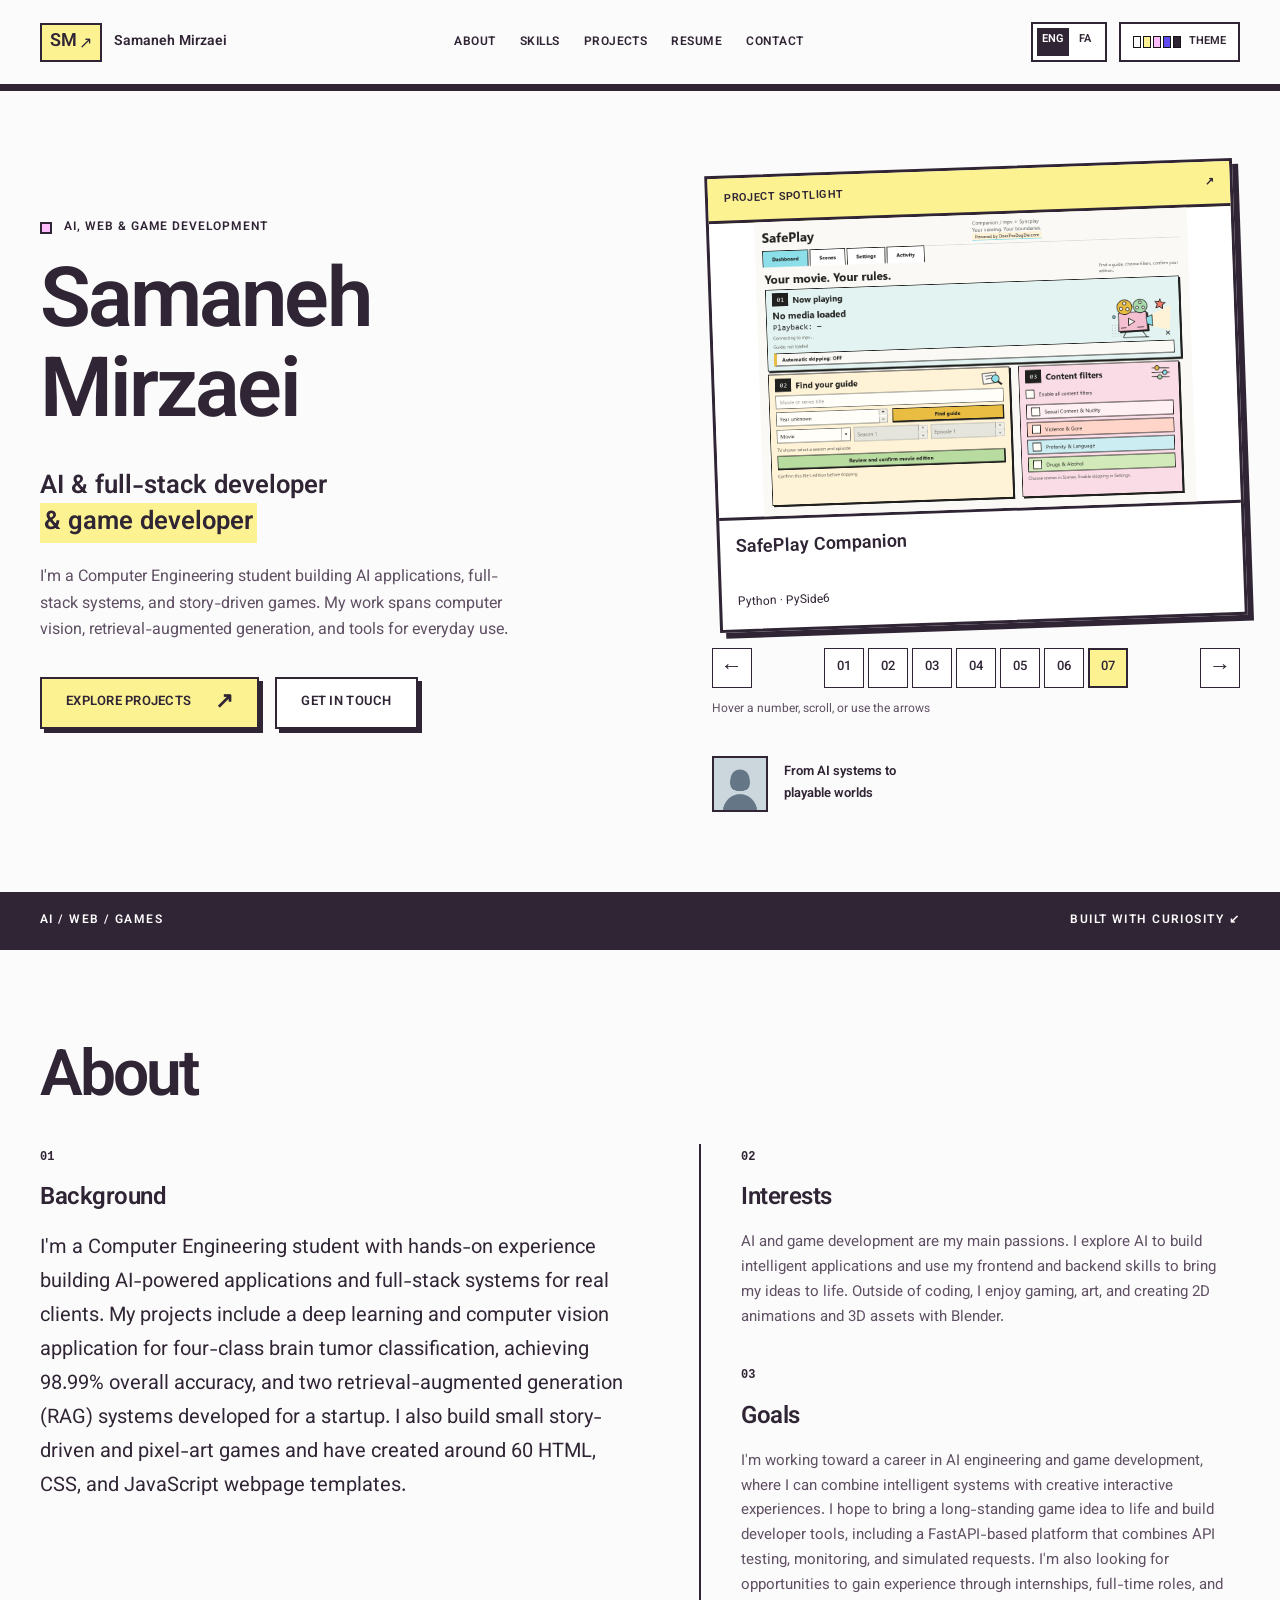
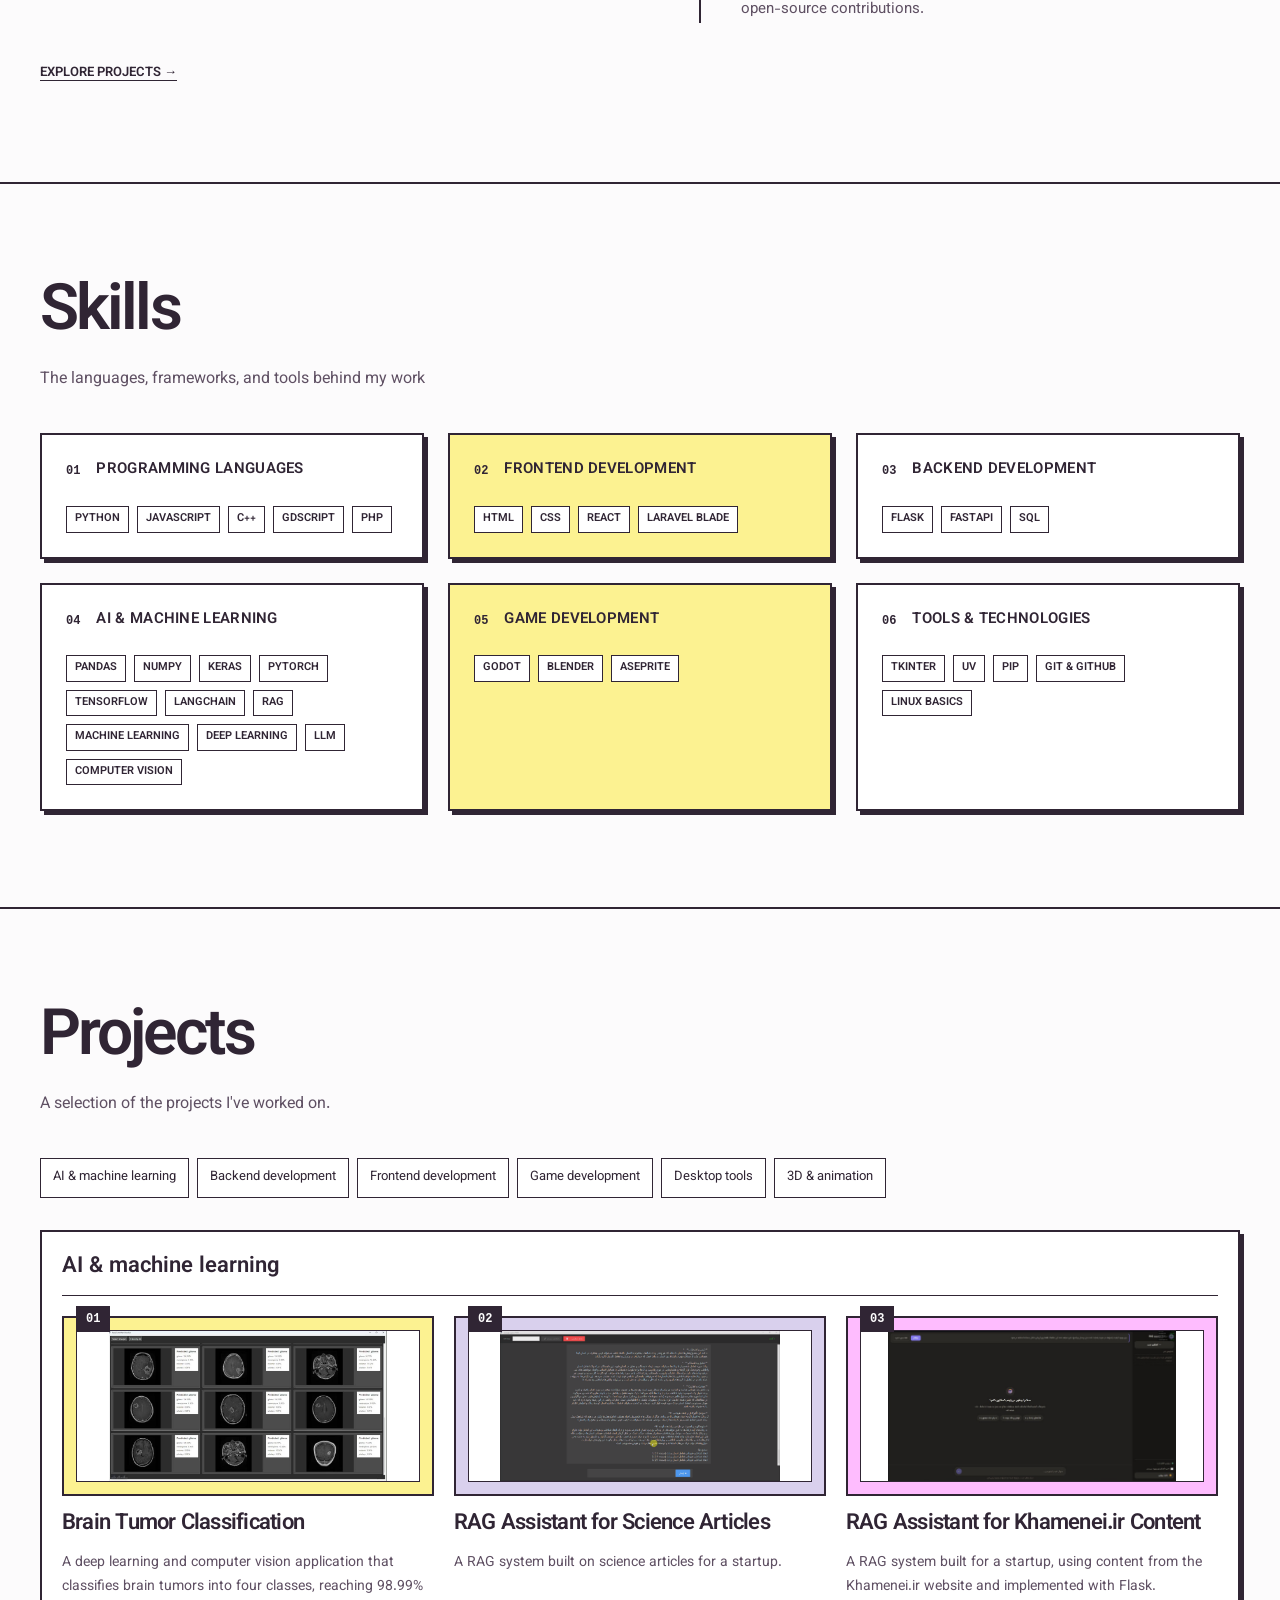
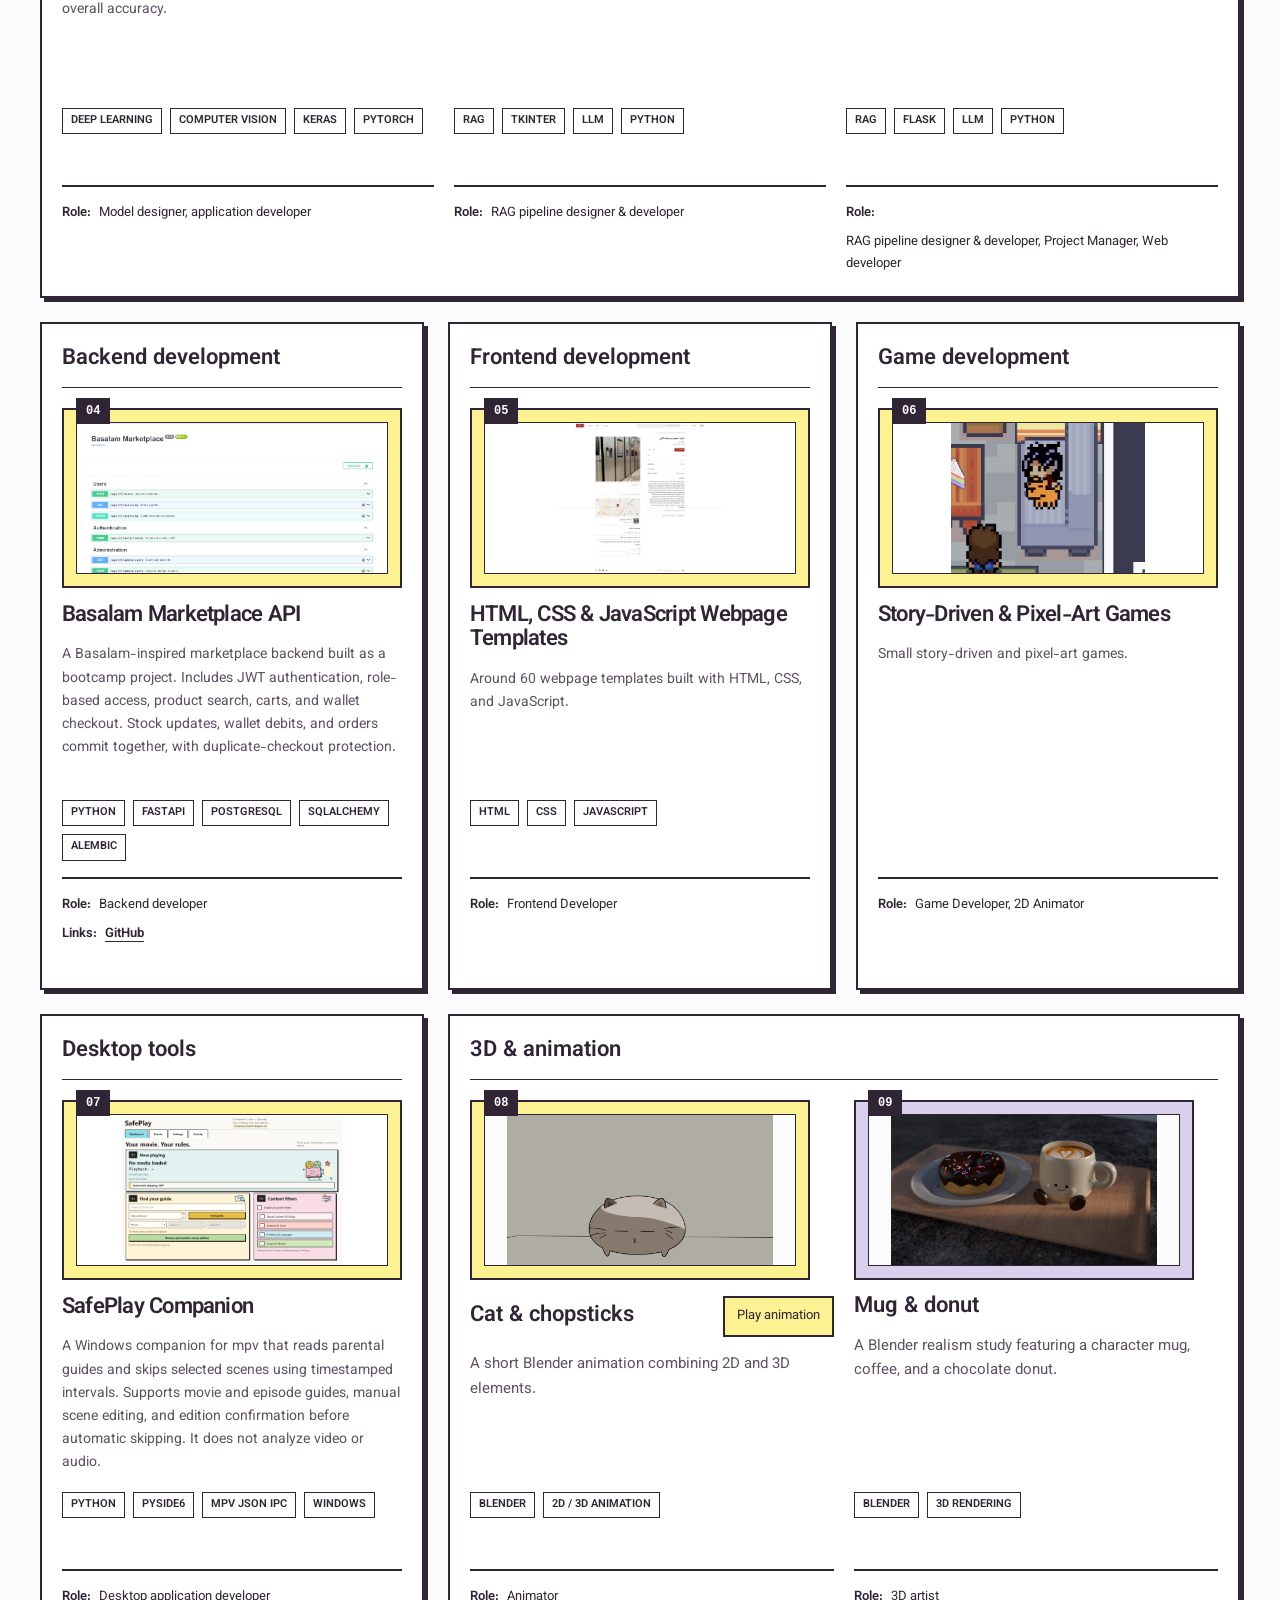
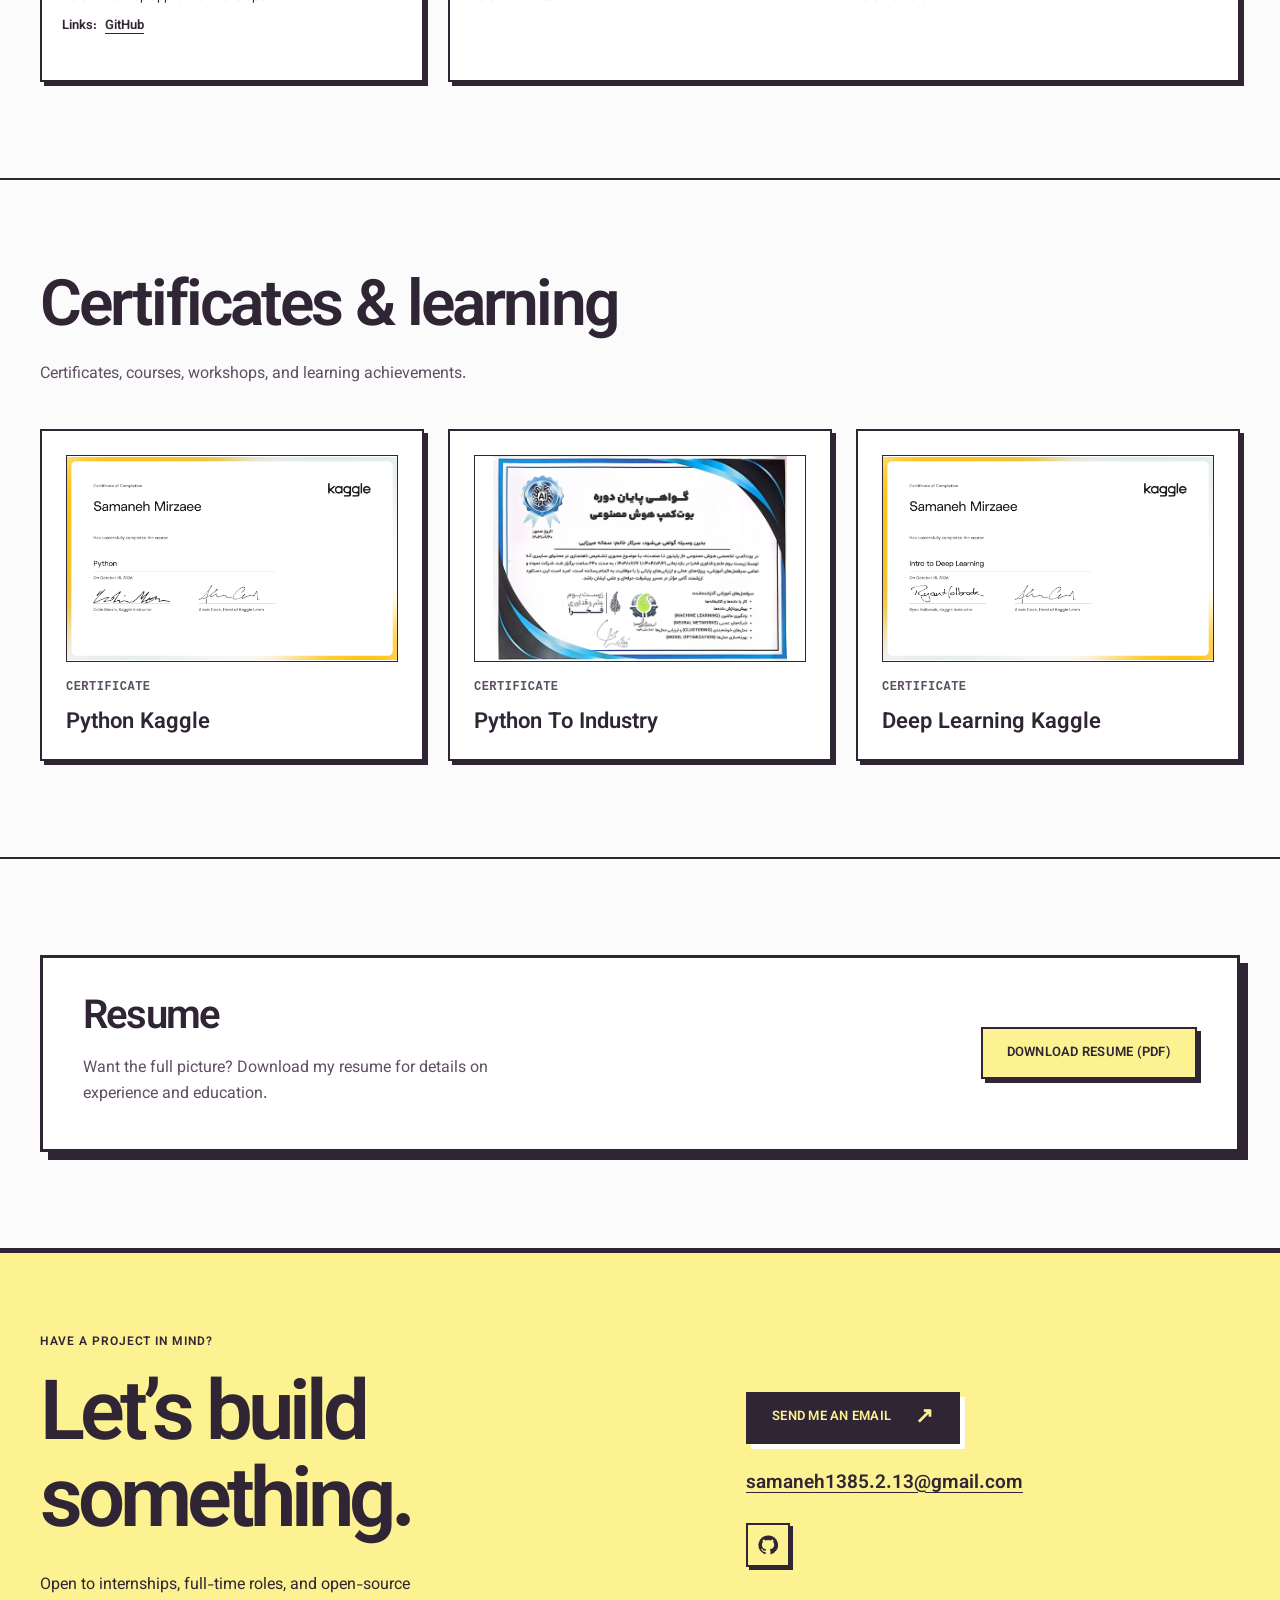
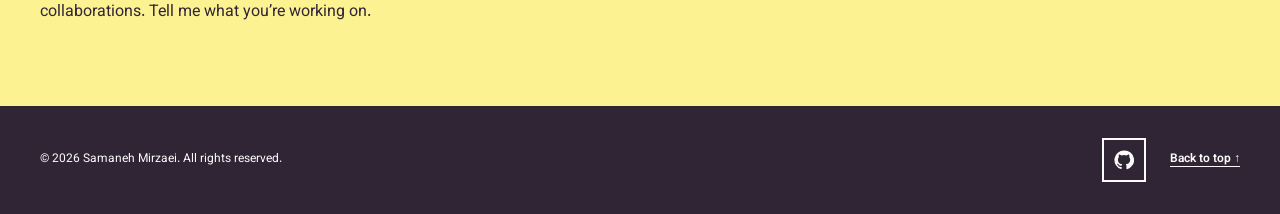
==== commit 4d87cdf2: "remove details.html" ====
--- a/details.html
+++ b/details.html
@@ -1,545 +1,2 @@
-<!doctype html>
-<html lang="en" dir="ltr">
-	<head>
-		<meta charset="UTF-8" />
-		<meta name="viewport" content="width=device-width, initial-scale=1" />
-		<title data-i18n="d.meta.title">
-			Projects &amp; Learning | Samaneh Mirzaei
-		</title>
-		<meta
-			name="description"
-			content="Project details, case studies, and learning journey of Samaneh Mirzaei."
-			data-i18n-attr="content:d.meta.description"
-		/>
-		<script>
-			try {
-				var t = localStorage.getItem("portfolio-theme");
-				if (t) document.documentElement.dataset.theme = t;
-				if (localStorage.getItem("portfolio-lang") === "fa") {
-					document.documentElement.lang = "fa";
-					document.documentElement.dir = "rtl";
-				}
-			} catch (e) {}
-		</script>
-		<link rel="stylesheet" href="css/style.css" />
-		<script src="js/main.js" defer></script>
-	</head>
-	<body>
-		<a class="skip" href="#main" data-i18n="a11y.skip">Skip to content</a>
-
-		<header class="site-header">
-			<nav
-				class="container nav"
-				aria-label="Main"
-				data-i18n-attr="aria-label:a11y.mainNav"
-			>
-				<a class="brand" href="index.html" data-site-name>Samaneh Mirzaei</a>
-				<div class="nav-right">
-					<ul class="nav-links">
-						<li><a href="index.html" data-i18n="nav.home">Home</a></li>
-						<li><a href="#projects" data-i18n="nav.projects">Projects</a></li>
-						<!-- <li>
-							<a href="#case-studies" data-i18n="nav.cases">Case studies</a>
-						</li> -->
-						<li><a href="#learning" data-i18n="nav.learning">Learning</a></li>
-					</ul>
-					<div class="lang">
-						<button
-							class="lang-toggle"
-							id="lang-toggle"
-							type="button"
-							role="switch"
-							aria-checked="false"
-							aria-label="Persian language"
-							data-i18n-attr="aria-label:a11y.langSwitch"
-						>
-							<span class="lang-opt" aria-hidden="true">ENG</span>
-							<span class="lang-opt" aria-hidden="true">FA</span>
-							<span class="lang-thumb" aria-hidden="true"></span>
-						</button>
-					</div>
-					<div class="theme">
-						<button
-							class="theme-btn"
-							id="theme-btn"
-							type="button"
-							aria-haspopup="true"
-							aria-expanded="false"
-							aria-controls="theme-menu"
-							aria-label="Change color theme"
-							data-i18n-attr="aria-label:a11y.changeTheme"
-						>
-							<span
-								class="swatches"
-								id="theme-current"
-								aria-hidden="true"
-							></span>
-							<span class="theme-label" data-i18n="theme.label">Theme</span>
-						</button>
-						<div
-							class="theme-menu"
-							id="theme-menu"
-							role="group"
-							aria-label="Color theme"
-							data-i18n-attr="aria-label:a11y.themeMenu"
-							hidden
-						></div>
-					</div>
-				</div>
-			</nav>
-		</header>
-
-		<main id="main">
-			<section class="page-hero" id="top">
-				<div class="container">
-					<a class="back" href="index.html" data-i18n="d.back"
-						>&larr; Back to home</a
-					>
-					<p class="eyebrow" data-i18n="d.eyebrow">Portfolio details</p>
-					<h1 data-i18n="d.title">Projects, case studies &amp; learning</h1>
-					<p class="intro" data-i18n="d.intro">
-						A closer look at what I've built and how I keep learning.
-					</p>
-				</div>
-			</section>
-
-			<!-- Placeholders (dashed underline / .ph) mark info you still need to supply.
-         To use a real thumbnail, replace a <div class="thumb">…</div> with:
-         <img class="thumb" src="assets/projects/NAME.jpg" alt="Short description" width="640" height="400" loading="lazy"> -->
-			<section class="section" id="projects" aria-labelledby="projects-title">
-				<div class="container">
-					<h2 id="projects-title" data-i18n="d.projects.title">Projects</h2>
-					<p class="section-lede" data-i18n="d.projects.lede">
-						A selection of the projects I've worked on.
-					</p>
-					<div class="proj-grid">
-						<article class="card proj">
-							<img
-								class="thumb"
-								src="assets/projects/brain-tumor-classification.jpg"
-								alt="Screenshot of the brain tumor classification project"
-								width="640"
-								height="400"
-								loading="lazy"
-							/>
-							<h3 data-i18n="d.p1.title">Brain Tumor Classification</h3>
-							<p data-i18n="d.p1.desc">
-								A deep learning and computer vision application that classifies
-								brain tumors into four classes, reaching 98.99% overall
-								accuracy.
-							</p>
-							<ul class="tags">
-								<li>Deep Learning</li>
-								<li>Computer Vision</li>
-								<li>Keras</li>
-								<li>PyTorch</li>
-							</ul>
-							<dl class="meta">
-								<div>
-									<dt data-i18n="d.role">Role:</dt>
-									<dd>
-										<span class="ph" data-i18n="d.ph.role"
-											>[Add your role]</span
-										>
-									</dd>
-								</div>
-								<div>
-									<dt data-i18n="d.links">Links:</dt>
-									<dd>
-										<span class="ph" data-i18n="d.ph.link">[Add link]</span>
-									</dd>
-								</div>
-							</dl>
-						</article>
-						<article class="card proj">
-							<img
-								class="thumb"
-								src="assets/projects/rag-science-assistant.png"
-								alt="Screenshot of the RAG assistant built on science articles"
-								width="640"
-								height="400"
-								loading="lazy"
-							/>
-							<h3 data-i18n="d.p2.title">RAG Assistant for Science Articles</h3>
-							<p data-i18n="d.p2.desc">
-								A RAG system built on science articles for a startup.
-							</p>
-							<ul class="tags">
-								<li>RAG</li>
-								<li>Tkinter</li>
-								<li>LLM</li>
-								<li>Python</li>
-							</ul>
-							<dl class="meta">
-								<div>
-									<dt data-i18n="d.role">Role:</dt>
-									<dd>
-										<span class="ph" data-i18n="d.ph.role"
-											>[Add your role]</span
-										>
-									</dd>
-								</div>
-								<div>
-									<dt data-i18n="d.links">Links:</dt>
-									<dd>
-										<span class="ph" data-i18n="d.ph.link">[Add link]</span>
-									</dd>
-								</div>
-							</dl>
-						</article>
-						<article class="card proj">
-							<img
-								class="thumb"
-								src="assets/projects/rag-khamenei-assistant.jpg"
-								alt="Screenshot of the RAG assistant built on Khamenei.ir content"
-								width="640"
-								height="400"
-								loading="lazy"
-							/>
-							<h3 data-i18n="d.p5.title">RAG Assistant for Khamenei.ir Content</h3>
-							<p data-i18n="d.p5.desc">
-								A RAG system built for a startup, using content from the Khamenei.ir
-								website and implemented with Flask.
-							</p>
-							<ul class="tags">
-								<li>RAG</li>
-								<li>Flask</li>
-								<li>LLM</li>
-								<li>Python</li>
-							</ul>
-							<dl class="meta">
-								<div>
-									<dt data-i18n="d.role">Role:</dt>
-									<dd>
-										<span class="ph" data-i18n="d.ph.role"
-											>[Add your role]</span
-										>
-									</dd>
-								</div>
-								<div>
-									<dt data-i18n="d.links">Links:</dt>
-									<dd>
-										<span class="ph" data-i18n="d.ph.link">[Add link]</span>
-									</dd>
-								</div>
-							</dl>
-						</article>
-						<article class="card proj">
-							<img
-								class="thumb"
-								src="assets/projects/pixel-game-example.jpg"
-								alt="Screenshot of a pixel-art game"
-								width="640"
-								height="400"
-								loading="lazy"
-							/>
-							<h3 data-i18n="d.p3.title">Story-Driven &amp; Pixel-Art Games</h3>
-							<p data-i18n="d.p3.desc">
-								Small story-driven and pixel-art games.
-							</p>
-							<ul class="tags">
-								<li class="ph" data-i18n="d.ph.tech">[Add technologies]</li>
-							</ul>
-							<dl class="meta">
-								<div>
-									<dt data-i18n="d.role">Role:</dt>
-									<dd>
-										<span class="ph" data-i18n="d.ph.role"
-											>[Add your role]</span
-										>
-									</dd>
-								</div>
-								<div>
-									<dt data-i18n="d.links">Links:</dt>
-									<dd>
-										<span class="ph" data-i18n="d.ph.link">[Add link]</span>
-									</dd>
-								</div>
-							</dl>
-						</article>
-						<article class="card proj">
-							<img
-								class="thumb"
-								src="assets/projects/divar-temp-example.jpeg"
-								alt="Preview of one of the HTML, CSS and JavaScript webpage templates"
-								width="640"
-								height="400"
-								loading="lazy"
-							/>
-							<h3 data-i18n="d.p4.title">
-								HTML, CSS &amp; JavaScript Webpage Templates
-							</h3>
-							<p data-i18n="d.p4.desc">
-								Around 60 webpage templates built with HTML, CSS, and
-								JavaScript.
-							</p>
-							<ul class="tags">
-								<li>HTML</li>
-								<li>CSS</li>
-								<li>JavaScript</li>
-							</ul>
-							<dl class="meta">
-								<div>
-									<dt data-i18n="d.role">Role:</dt>
-									<dd>
-										<span class="ph" data-i18n="d.ph.role"
-											>[Add your role]</span
-										>
-									</dd>
-								</div>
-								<div>
-									<dt data-i18n="d.links">Links:</dt>
-									<dd>
-										<span class="ph" data-i18n="d.ph.link">[Add link]</span>
-									</dd>
-								</div>
-							</dl>
-						</article>
-					</div>
-				</div>
-			</section>
-
-			<!-- <section class="section" id="case-studies" aria-labelledby="cases-title">
-				<div class="container">
-					<h2 id="cases-title" data-i18n="d.cases.title">Project details</h2>
-					<p class="section-lede" data-i18n="d.cases.lede">
-						Case studies: the problem, approach, implementation, and results.
-					</p>
-					<div class="case-grid">
-						<article class="card case">
-							<h3 data-i18n="d.case1.title">
-								Case study: Brain Tumor Classification
-							</h3>
-							<dl>
-								<div>
-									<dt data-i18n="d.problem">Problem</dt>
-									<dd>
-										<span data-i18n="d.case1.problem"
-											>Automatically classify brain tumors into four classes
-											using computer vision.</span
-										>
-									</dd>
-								</div>
-								<div>
-									<dt data-i18n="d.approach">Approach</dt>
-									<dd>
-										<span class="ph" data-i18n="d.ph.text"
-											>[Add details here]</span
-										>
-									</dd>
-								</div>
-								<div>
-									<dt data-i18n="d.impl">Implementation</dt>
-									<dd>
-										<span class="ph" data-i18n="d.ph.text"
-											>[Add details here]</span
-										>
-									</dd>
-								</div>
-								<div>
-									<dt data-i18n="d.results">Results</dt>
-									<dd>
-										<span data-i18n="d.case1.results"
-											>98.99% overall accuracy.</span
-										>
-										<span class="ph" data-i18n="d.ph.text"
-											>[Add details here]</span
-										>
-									</dd>
-								</div>
-							</dl>
-						</article>
-						<article class="card case">
-							<h3>
-								<span class="ph" data-i18n="d.ph.title">[Add title]</span>
-							</h3>
-							<dl>
-								<div>
-									<dt data-i18n="d.problem">Problem</dt>
-									<dd>
-										<span class="ph" data-i18n="d.ph.text"
-											>[Add details here]</span
-										>
-									</dd>
-								</div>
-								<div>
-									<dt data-i18n="d.approach">Approach</dt>
-									<dd>
-										<span class="ph" data-i18n="d.ph.text"
-											>[Add details here]</span
-										>
-									</dd>
-								</div>
-								<div>
-									<dt data-i18n="d.impl">Implementation</dt>
-									<dd>
-										<span class="ph" data-i18n="d.ph.text"
-											>[Add details here]</span
-										>
-									</dd>
-								</div>
-								<div>
-									<dt data-i18n="d.results">Results</dt>
-									<dd>
-										<span class="ph" data-i18n="d.ph.text"
-											>[Add details here]</span
-										>
-									</dd>
-								</div>
-							</dl>
-						</article>
-					</div>
-				</div>
-			</section> -->
-
-			<section class="section" id="learning" aria-labelledby="learning-title">
-				<div class="container">
-					<h2 id="learning-title" data-i18n="d.learning.title">
-						Certificates &amp; learning
-					</h2>
-					<p class="section-lede" data-i18n="d.learning.lede">
-						Certificates, courses, workshops, and learning achievements.
-					</p>
-					<div class="proj-grid">
-						<article class="card proj">
-							<img
-								class="thumb"
-								src="assets/certificates/python-kaggle.png"
-								alt="Kaggle Python course certificate"
-								width="640"
-								height="400"
-								loading="lazy"
-							/>
-							<p class="kind" data-i18n="d.l.cert">Certificate</p>
-							<h3>Python Kaggle</h3>
-							<dl class="meta">
-								<div>
-									<dt data-i18n="d.issuer">Issuer:</dt>
-									<dd><span class="ph" data-i18n="d.ph.value">[Add]</span></dd>
-								</div>
-								<div>
-									<dt data-i18n="d.date">Date:</dt>
-									<dd><span class="ph" data-i18n="d.ph.value">[Add]</span></dd>
-								</div>
-								<div>
-									<dt data-i18n="d.verify">Verification link:</dt>
-									<dd>
-										<span class="ph" data-i18n="d.ph.link">[Add link]</span>
-									</dd>
-								</div>
-							</dl>
-						</article>
-						<article class="card proj">
-							<img
-								class="thumb"
-								src="assets/certificates/ai-dl-ml-bootcamp.jpg"
-								alt="Certificate for the Python To Industry course"
-								width="640"
-								height="400"
-								loading="lazy"
-							/>
-							<p class="kind" data-i18n="d.l.cert">Certificate</p>
-							<h3>Python To Industry</h3>
-							<dl class="meta">
-								<div>
-									<dt data-i18n="d.issuer">Issuer:</dt>
-									<dd><span class="ph" data-i18n="d.ph.value">[Add]</span></dd>
-								</div>
-								<div>
-									<dt data-i18n="d.date">Date:</dt>
-									<dd><span class="ph" data-i18n="d.ph.value">[Add]</span></dd>
-								</div>
-								<div>
-									<dt data-i18n="d.verify">Verification link:</dt>
-									<dd>
-										<span class="ph" data-i18n="d.ph.link">[Add link]</span>
-									</dd>
-								</div>
-							</dl>
-						</article>
-						<article class="card proj">
-							<img
-								class="thumb"
-								src="assets/certificates/deep-learning-kaggle.png"
-								alt="Kaggle Deep Learning course certificate"
-								width="640"
-								height="400"
-								loading="lazy"
-							/>
-							<p class="kind" data-i18n="d.l.cert">Certificate</p>
-							<h3>Deep Learning Kaggle</h3>
-							<dl class="meta">
-								<div>
-									<dt data-i18n="d.issuer">Issuer:</dt>
-									<dd><span class="ph" data-i18n="d.ph.value">[Add]</span></dd>
-								</div>
-								<div>
-									<dt data-i18n="d.date">Date:</dt>
-									<dd><span class="ph" data-i18n="d.ph.value">[Add]</span></dd>
-								</div>
-								<div>
-									<dt data-i18n="d.verify">Verification link:</dt>
-									<dd>
-										<span class="ph" data-i18n="d.ph.link">[Add link]</span>
-									</dd>
-								</div>
-							</dl>
-						</article>
-					</div>
-				</div>
-			</section>
-		</main>
-
-		<footer class="site-footer">
-			<div class="container footer-inner">
-				<p>
-					&copy; <span id="year">2026</span>
-					<span data-site-name>Samaneh Mirzaei</span
-					><span data-i18n="footer.rights">. All rights reserved.</span>
-				</p>
-				<ul
-					class="social"
-					aria-label="Social links"
-					data-i18n-attr="aria-label:a11y.social"
-				>
-					<li>
-						<a
-							class="icon-link"
-							href="https://github.com/samaneh-mirzaei"
-							data-social="github"
-							target="_blank"
-							rel="noopener noreferrer"
-							aria-label="GitHub"
-							><svg viewBox="0 0 24 24" aria-hidden="true">
-								<path
-									fill="currentColor"
-									d="M12 .5a11.5 11.5 0 0 0-3.64 22.41c.58.1.79-.25.79-.56v-2c-3.2.7-3.88-1.37-3.88-1.37-.52-1.33-1.28-1.69-1.28-1.69-1.05-.72.08-.7.08-.7 1.16.08 1.77 1.19 1.77 1.19 1.03 1.77 2.7 1.26 3.36.96.1-.75.4-1.26.73-1.55-2.55-.29-5.24-1.28-5.24-5.69 0-1.26.45-2.28 1.19-3.09-.12-.29-.52-1.46.11-3.05 0 0 .97-.31 3.17 1.18a10.9 10.9 0 0 1 5.77 0c2.2-1.49 3.17-1.18 3.17-1.18.63 1.59.23 2.76.11 3.05.74.81 1.19 1.83 1.19 3.09 0 4.42-2.69 5.39-5.25 5.68.41.36.78 1.06.78 2.14v3.17c0 .31.21.67.8.56A11.5 11.5 0 0 0 12 .5Z"
-								/></svg
-						></a>
-					</li>
-					<li>
-						<a
-							class="icon-link"
-							href="https://www.linkedin.com/in/your-username"
-							data-social="linkedin"
-							target="_blank"
-							rel="noopener noreferrer"
-							aria-label="LinkedIn"
-							><svg viewBox="0 0 24 24" aria-hidden="true">
-								<path
-									fill="currentColor"
-									d="M20.45 20.45h-3.56v-5.57c0-1.33-.03-3.04-1.85-3.04-1.86 0-2.14 1.45-2.14 2.94v5.67H9.34V9h3.42v1.56h.05a3.75 3.75 0 0 1 3.37-1.85c3.6 0 4.27 2.37 4.27 5.46v6.28ZM5.34 7.43a2.06 2.06 0 1 1 0-4.12 2.06 2.06 0 0 1 0 4.12ZM7.12 20.45H3.56V9h3.56v11.45ZM22.22 0H1.77C.79 0 0 .77 0 1.73v20.54C0 23.23.79 24 1.77 24h20.45c.98 0 1.78-.77 1.78-1.73V1.73C24 .77 23.2 0 22.22 0Z"
-								/></svg
-						></a>
-					</li>
-				</ul>
-				<a class="to-top" href="index.html" data-i18n="d.back"
-					>&larr; Back to home</a
-				>
-				<a class="to-top" href="#top" data-i18n="footer.top"
-					>Back to top &uarr;</a
-				>
-			</div>
-		</footer>
-	</body>
-</html>+<!DOCTYPE html>
+<html lang="en"><head><meta charset="UTF-8"><meta name="viewport" content="width=device-width, initial-scale=1"><title>Portfolio | Samaneh Mirzaei</title><meta name="robots" content="noindex"><link rel="canonical" href="https://samaneh-mirzaei.github.io/"><script>location.replace("index.html" + (location.hash || "#projects"));</script><meta http-equiv="refresh" content="0;url=index.html#projects"></head><body><p><a href="index.html#projects">View projects on the portfolio homepage</a></p></body></html>
